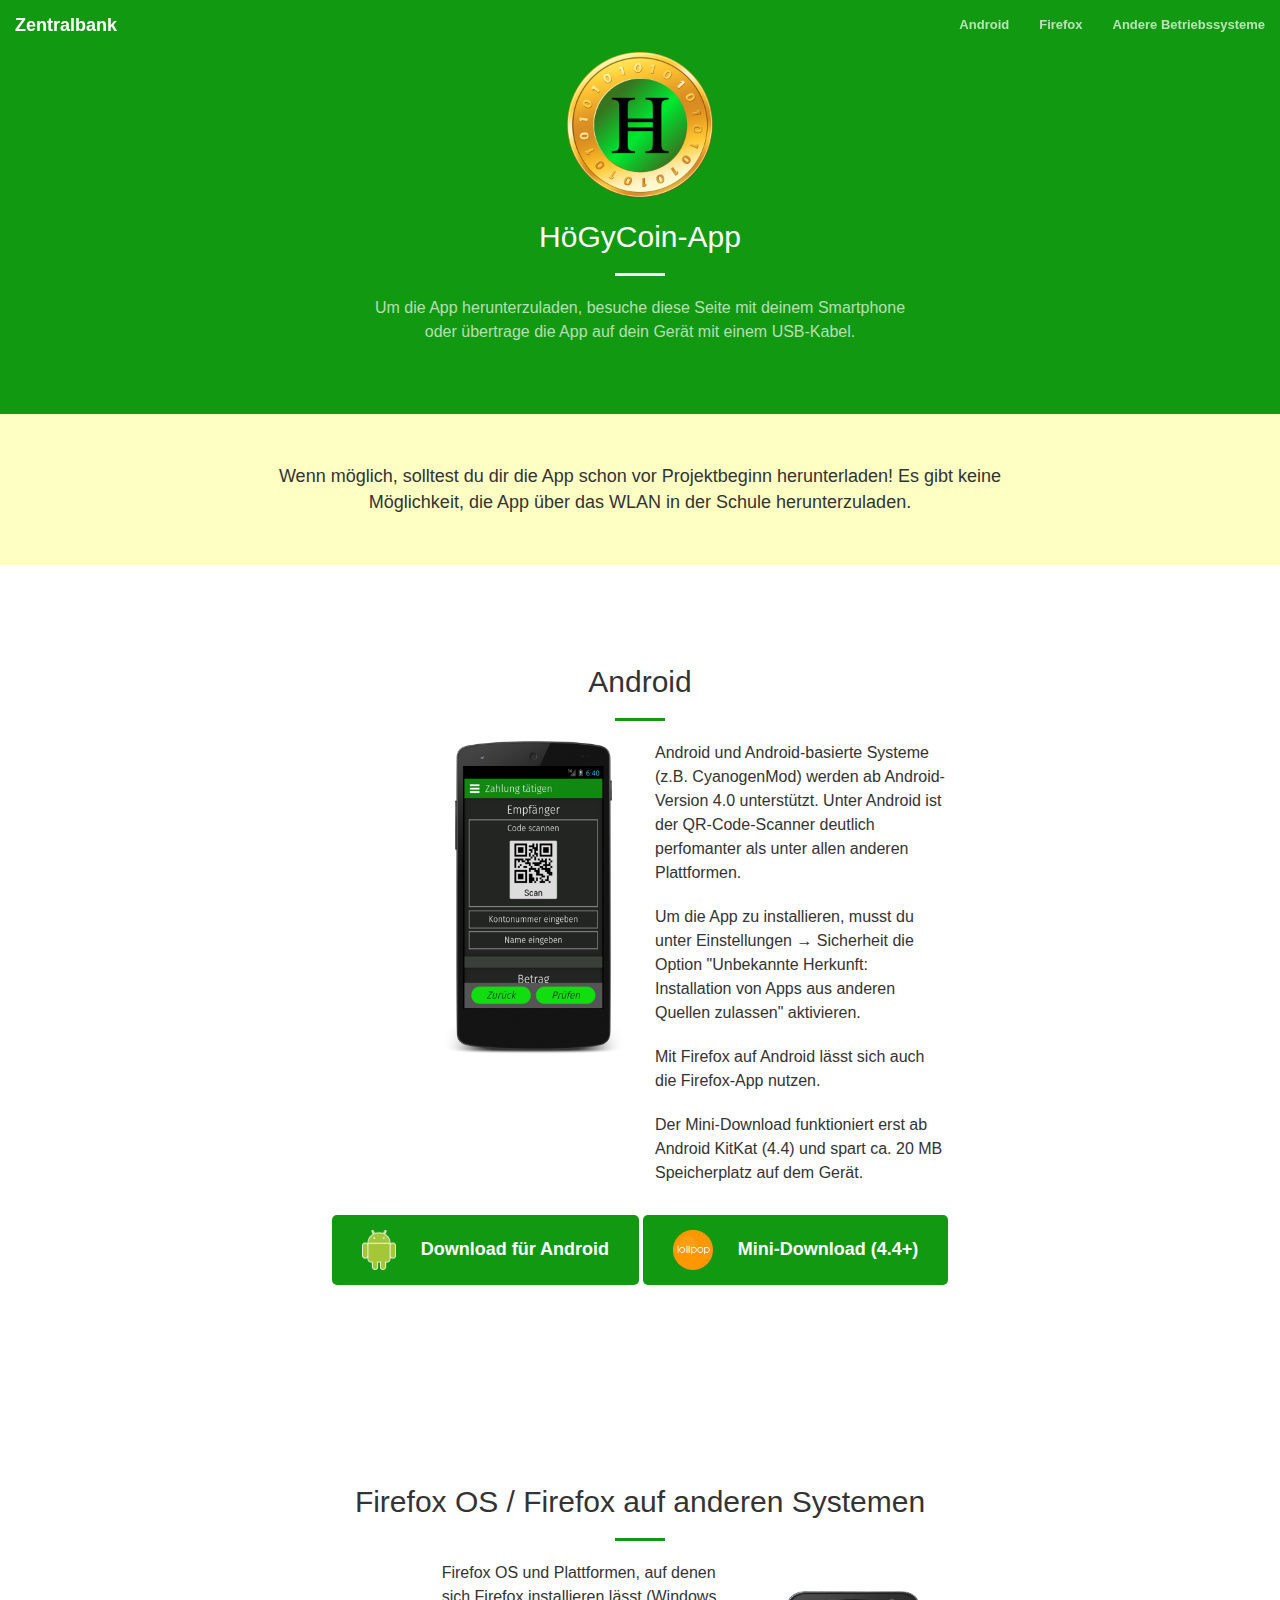
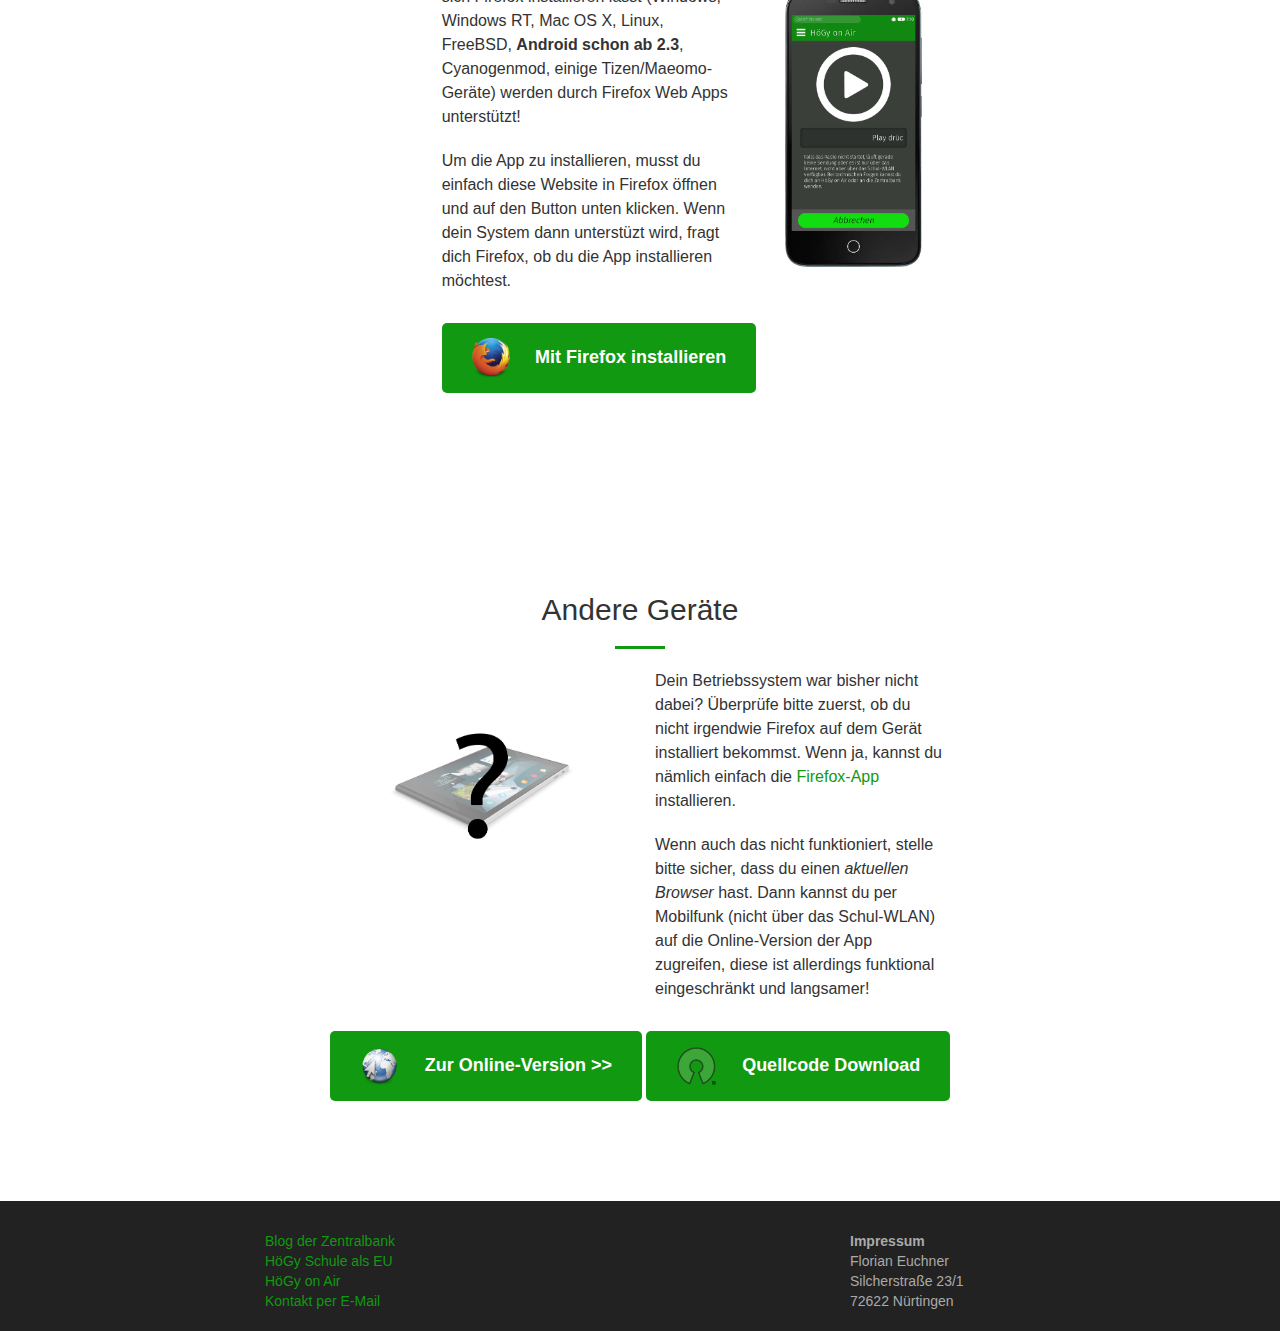
==== app.html @ c9bb4eae "Initial upload including overview page and app page, app download points to TODO page though" ====
<!DOCTYPE html>
<head>
	<meta charset="utf-8">
	<meta name="viewport" content="width=device-width, initial-scale=1">

	<title>HöGyCoin-App</title>

	<!-- Bootstrap -->
	<link rel="stylesheet" href="css/bootstrap.min.css" type="text/css">

	<!-- Fira Sans -->
	<link rel="stylesheet" href="//code.cdn.mozilla.net/fonts/fira.css">

	<!-- Animate CSS -->
	<link rel="stylesheet" href="css/animate.min.css" type="text/css">
	<link rel="stylesheet" href="css/styles.css" type="text/css">

</head>

<body id="page-top">
	<nav id="mainNav" class="navbar navbar-default navbar-fixed-top">
		<div class="container-fluid">
			<div class="navbar-header">
				<button type="button" class="navbar-toggle collapsed" data-toggle="collapse" data-target="#bs-example-navbar-collapse-1">
					<span class="sr-only">Navigation</span>
					<span class="icon-bar"></span>
					<span class="icon-bar"></span>
					<span class="icon-bar"></span>
				</button>
				<a href="index.html" class="navbar-brand">Zentralbank</a>
			</div>

			<!-- Collect the nav links, forms, and other content for toggling -->
			<div class="collapse navbar-collapse" id="bs-example-navbar-collapse-1">
				<ul class="nav navbar-nav navbar-right">
					<li>
						<a class="page-scroll" href="#android">Android</a>
					</li>
					<li>
						<a class="page-scroll" href="#firefox">Firefox</a>
					</li>
					<li>
						<a class="page-scroll" href="#other">Andere Betriebssysteme</a>
					</li>
				</ul>
			</div>
			<!-- /.navbar-collapse -->
		</div>
		<!-- /.container-fluid -->
	</nav>

	<section class="bg-primary smallheader" id="header">
		<div class="container">
			<div class="row">
				<div class="col-sm-10 col-sm-offset-1 col-lg-6 col-lg-offset-3 text-center">
					<img src="img/hgc.png" class="img-responsive center-block saeu-logo">
					<h2 class="section-heading">HöGyCoin-App</h2>
					<hr class="light">
					<p class="text-faded">Um die App herunterzuladen, besuche diese Seite mit deinem Smartphone oder übertrage die App auf dein Gerät mit einem USB-Kabel.</p>
				</div>
			</div>
		</div>
	</section>

	<section id="warning" class="bg-warning smallheader">
		<div class="container">
			<div class="row">
				<div class="col-sm-10 col-sm-offset-1 col-lg-8 col-lg-offset-2 text-center warningtext">
					Wenn möglich, solltest du dir die App schon vor Projektbeginn herunterladen! Es gibt keine Möglichkeit, die App über das WLAN in der Schule herunterzuladen.
				</div>
			</div>
		</div>
	</section>

	<section id="android">
		<h2 class="section-heading text-center">Android</h2>
		<hr class="primary">
		<div class="container-fluid">
			<div class="row">
				<div class="col-xs-offset-3 col-xs-6  col-sm-3 col-sm-offset-2 col-lg-2 col-lg-offset-4">
					<img src="img/app_pay.png" class="img-responsive">
				</div>
				<div class="col-xs-10 col-xs-offset-1 col-sm-offset-0 col-sm-5 col-lg-3">
					<p>
						Android und Android-basierte Systeme (z.B. CyanogenMod) werden ab Android-Version 4.0 unterstützt. Unter Android ist der QR-Code-Scanner deutlich perfomanter als unter allen anderen Plattformen.
					</p>
					<p>
						Um die App zu installieren, musst du unter Einstellungen &rarr; Sicherheit die Option "Unbekannte Herkunft: Installation von Apps aus anderen Quellen zulassen" aktivieren.
					</p>
					<p>
						Mit Firefox auf Android lässt sich auch die Firefox-App nutzen.
					</p>
					<p>
						Der Mini-Download funktioniert erst ab Android KitKat (4.4) und spart ca. 20 MB Speicherplatz auf dem Gerät.
					</p>
				</div>
			</div>
			<div class="row text-center">
				<a class="btn btn-default btn-logo btn-download" href="todo.html">
					<img src="img/android_logo.png">
					Download für Android
				</a>
				<a class="btn btn-default btn-logo btn-download" href="todo.html">
					<img src="img/lollipop_logo.png">
					Mini-Download (4.4+)
				</a>
			</div>
		</div>
	</section>

	<section id="firefox">
		<h2 class="section-heading text-center">Firefox OS / Firefox auf anderen Systemen</h2>
		<hr class="primary">
		<div class="container-fluid">
			<div class="row">
				<div class="col-sm-offset-2 col-lg-offset-4 col-sm-5 col-lg-3">
					<p>
						Firefox OS und Plattformen, auf denen sich Firefox installieren lässt (Windows, Windows RT, Mac OS X, Linux, FreeBSD, <b>Android schon ab 2.3</b>, Cyanogenmod, einige Tizen/Maeomo-Geräte) werden durch Firefox Web Apps unterstützt!
					</p>
					<p>
						Um die App zu installieren, musst du einfach diese Website in Firefox öffnen und auf den Button unten klicken. Wenn dein System dann unterstüzt wird, fragt dich Firefox, ob du die App installieren möchtest.
					</p>
					<div class="text-center">
						<a href="todo.html" class="btn btn-default btn-logo btn-download"> <!--id="fxos_install"-->
							<img src="img/firefox_logo.png">
							Mit Firefox installieren
						</a>
					</div>
				</div>
				<div class="col-xs-offset-3 col-xs-6 col-sm-offset-0 col-sm-3 col-lg-2">
					<img src="img/app_radio.png" class="img-responsive app-radio">
				</div>
			</div>
		</div>
	</section>

	<section id="other">
		<h2 class="section-heading text-center">Andere Geräte</h2>
		<hr class="primary">
		<div class="container-fluid">
			<div class="row">
				<div class="col-sm-offset-1 col-lg-offset-3 col-sm-4 col-lg-3">
					<img src="img/other.png" class="img-responsive app-radio">
				</div>
				<div class="col-sm-5 col-lg-3">
					<p>
						Dein Betriebssystem war bisher nicht dabei? Überprüfe bitte zuerst, ob du nicht irgendwie Firefox auf dem Gerät installiert bekommst. Wenn ja, kannst du nämlich einfach die <a href="#firefox" class="page-scroll">Firefox-App</a> installieren.
					</p>
					<p>
						Wenn auch das nicht funktioniert, stelle bitte sicher, dass du einen <i>aktuellen Browser</i> hast. Dann kannst du per Mobilfunk (nicht über das Schul-WLAN) auf die Online-Version der App zugreifen, diese ist allerdings funktional eingeschränkt und langsamer!
					</p>
				</div>
			</div>
			<div class="row text-center">
				<a class="btn btn-default btn-logo btn-download" href="todo.html">
					<img src="img/web.png">
					Zur Online-Version >>
				</a>
				<a class="btn btn-default btn-logo btn-download" href="todo.html">
					<img src="img/os_symbol.png">
					Quellcode Download
				</a>
			</div>
		</div>
	</section>

	<footer class="footer bg-dark">
		<div class="container">
			<p class="text-muted">
				<div class="row">
					<div class="col-sm-3 col-sm-offset-2 col-lg-2 col-lg-offset-2 ftitem">
						<a href="http://centralbank.eu/blog">Blog der Zentralbank</a><br/>
						<a href="http://hoegy-eu.de">HöGy Schule als EU</a><br/>
						<a href="http://hoegyonair.eu">HöGy on Air</a><br/>
						<a href="mailto:centralbank@mesecons.net">Kontakt per E-Mail</a><br/>
					</div>
					<div class="col-sm-3 col-sm-offset-2 col-lg-2 col-lg-offset-4 impressum ftitem">
						<b>Impressum</b><br/>
						Florian Euchner<br/>
						Silcherstraße 23/1<br/>
						72622 Nürtingen
					</div>
				</div>
			</p>
		</div>
	</footer>

	<!-- JavaScript -->
	<script src="js/jquery.js"></script>
	<script src="js/bootstrap.min.js"></script>
	<script src="js/jquery.easing.min.js"></script>
	<script src="js/jquery.fittext.js"></script>
	<script src="js/creative.js"></script>
	<script src="js/fxos_install.js"></script>

</body>

</html>
---- css/styles.css ----
/*!
 * Start Bootstrap - Creative Bootstrap Theme (http://startbootstrap.com)
 * Code licensed under the Apache License v2.0.
 * For details, see http://www.apache.org/licenses/LICENSE-2.0.
 */

html,
body {
	width:100%;
	height:100%;
}

body {
	font-family:'Fira Sans','Helvetica Neue',Arial,sans-serif;
}

hr {
	max-width:50px;
	border-color:#191;
	border-width:3px;
}

hr.light {
	border-color:#fff;
}

a {
	color:#191;
	-webkit-transition:all .35s;
	-moz-transition:all .35s;
	transition:all .35s;
}

a:hover,
a:focus {
	color:#191;
}

h1,
h2,
h3,
h4,
h5,
h6 {
	font-family:'Fira Sans','Helvetica Neue',Arial,sans-serif;
}

p {
	margin-bottom:20px;
	font-size:16px;
	line-height:1.5;
}

.bg-primary {
	background-color:#191;
}

.smallheader {
	padding:50px;
}

.bg-dark {
	color:#fff;
	background-color:#222;
}

.bg-warning {
	background-color:#fdffc3;
}

.warningtext {
	font-size:18px;
}

.text-faded {
	color:rgba(255,255,255,.7);
}

section {
	padding:100px 0;
}

aside {
	padding:50px 0;
}

.footer a {
	text-decoration:none;
}

.footer a:hover {
	color:#8d8;
}

.footer .impressum {
	color:#aaa;
}

.footer .ftitem {
	margin-top:10px;
}

.no-padding {
	padding:0;
}

.saeu-logo {
	min-width:150px;
	width:10vw;
	margin-bottom:20px;
}

.navbar-default {
	font-family:'Fira Sans','Helvetica Neue',Arial,sans-serif;
	-webkit-transition:all .35s;
	-moz-transition:all .35s;
	transition:all .35s;
	background:#191;
	border:0 !important;
}

.navbar-default .navbar-header .navbar-brand {
	font-family:'Fira Sans','Helvetica Neue',Arial,sans-serif;
	font-weight:700;
	color:#fff;
}

.navbar-default .navbar-header .navbar-brand:hover,
.navbar-default .navbar-header .navbar-brand:focus {
	color:#fff;
}

.navbar-default .nav > li>a,
.navbar-default .nav>li>a:focus {
	font-size:13px;
	font-weight:700;
	color:rgba(255,255,255,.7);
}

.navbar-default .nav > li>a:hover,
.navbar-default .nav>li>a:focus:hover {
	color:#fff;
}

.navbar-default .nav > li.active>a,
.navbar-default .nav>li.active>a:focus {
	color:#fff !important;
	background-color:transparent;
}

.navbar-default .nav > li.active>a:hover,
.navbar-default .nav>li.active>a:focus:hover {
	background-color:transparent;
}

.navbar-toggle:hover, .navbar-toggle:focus {
	background-color:rgba(255, 255, 255, 0.3) !important;
}

.navbar-toggle .icon-bar {
	background-color:#fff !important;
}

@media(min-width:768px) {
	.navbar-default {
		background-color:transparent;
	}

	.navbar-default .navbar-header .navbar-brand {
		color:rgba(255,255,255,.7);
	}

	.navbar-default .navbar-header .navbar-brand:hover,
	.navbar-default .navbar-header .navbar-brand:focus {
		color:#fff;
	}

	.navbar-default .nav > li>a,
	.navbar-default .nav>li>a:focus {
		color:rgba(255,255,255,.7);
	}

	.navbar-default .nav > li>a:hover,
	.navbar-default .nav>li>a:focus:hover {
		color:#fff;
	}

	.navbar-default.affix {
		background-color:rgba(16, 143, 16, 0.9);
	}

	.navbar-default.affix .navbar-header .navbar-brand {
		font-size:14px;
		color:#fff;
	}

	.navbar-default.affix .navbar-header .navbar-brand:hover,
	.navbar-default.affix .navbar-header .navbar-brand:focus {
		color:#fff;
	}

	.navbar-default.affix .nav > li>a,
	.navbar-default.affix .nav>li>a:focus {
		color:rgba(255,255,255,.7);
	}

	.navbar-default.affix .nav > li>a:hover,
	.navbar-default.affix .nav>li>a:focus:hover {
		color:#fff;
	}
}

@media(min-width:768px) {
	header {
		min-height:100%;
	}

	header .header-content {
		position:absolute;
		top:50%;
		padding:0 50px;
		-webkit-transform:translateY(-50%);
		-ms-transform:translateY(-50%);
		transform:translateY(-50%);
	}

	header .header-content .header-content-inner {
		margin-right:auto;
		margin-left:auto;
		max-width:1000px;
	}

	header .header-content .header-content-inner p {
		margin-right:auto;
		margin-left:auto;
		max-width:80%;
		font-size:18px;
	}
}

.btn-dlapp {
	float:right;
	margin-top:10px;
	margin-bottom:20px;
}

.app-radio {
	width:75%;
	margin:auto;
	margin-top:30px;
}

.section-heading {
	margin-top:0;
}

.service-box {
	margin:50px auto 0;
	max-width:400px;
}

@media(min-width:992px) {
	.service-box {
		margin:20px auto 0;
	}
}

.service-box p {
	margin-bottom:0;
}

.hgc-descbox h2 {
	margin:0 auto 20px;
}

.text-primary {
	color:#191;
}

.text-description {
	font-size:16px;
}

.no-gutter > [class*=col-] {
	padding-right:0;
	padding-left:0;
}

.btn-default {
	color:#eee;
	background-color:#191;
	-webkit-transition:all .35s;
	-moz-transition:all .35s;
	transition:all .35s;
}

.btn-default:hover,
.btn-default:focus,
.btn-default.focus,
.btn-default:active,
.btn-default.active,
.open > .dropdown-toggle.btn-default {
	color:#fff;
	background-color:#060;
}

.btn-default:active,
.btn-default.active,
.open > .dropdown-toggle.btn-default {
	background-image:none;
}

.btn {
	border:0;
	border-radius:5px;
	font-family:'Fira Sans','Helvetica Neue',Arial,sans-serif;
	font-weight:700;
}

.btn-bgtheme {
	background-color:#161;
	color:#eee;
}

.btn-bgtheme:hover, .btn-bgtheme:focus {
	background-color:#030 !important;
}

.btn-xl {
	padding:15px 30px;
}

.btn-logo {
	padding:15px 30px;
	color:#fff;
	font-size:18px;
}

.btn-logo img {
	height:40px;
	margin-right:20px;
}

.btn-download {
	margin-top:10px;
}

::-moz-selection {
	text-shadow:none;
	color:#fff;
	background:#222;
}

::selection {
	text-shadow:none;
	color:#fff;
	background:#222;
}

img::selection {
	color:#fff;
	background:0 0;
}

img::-moz-selection {
	color:#fff;
	background:0 0;
}

body {
	webkit-tap-highlight-color:#222;
}
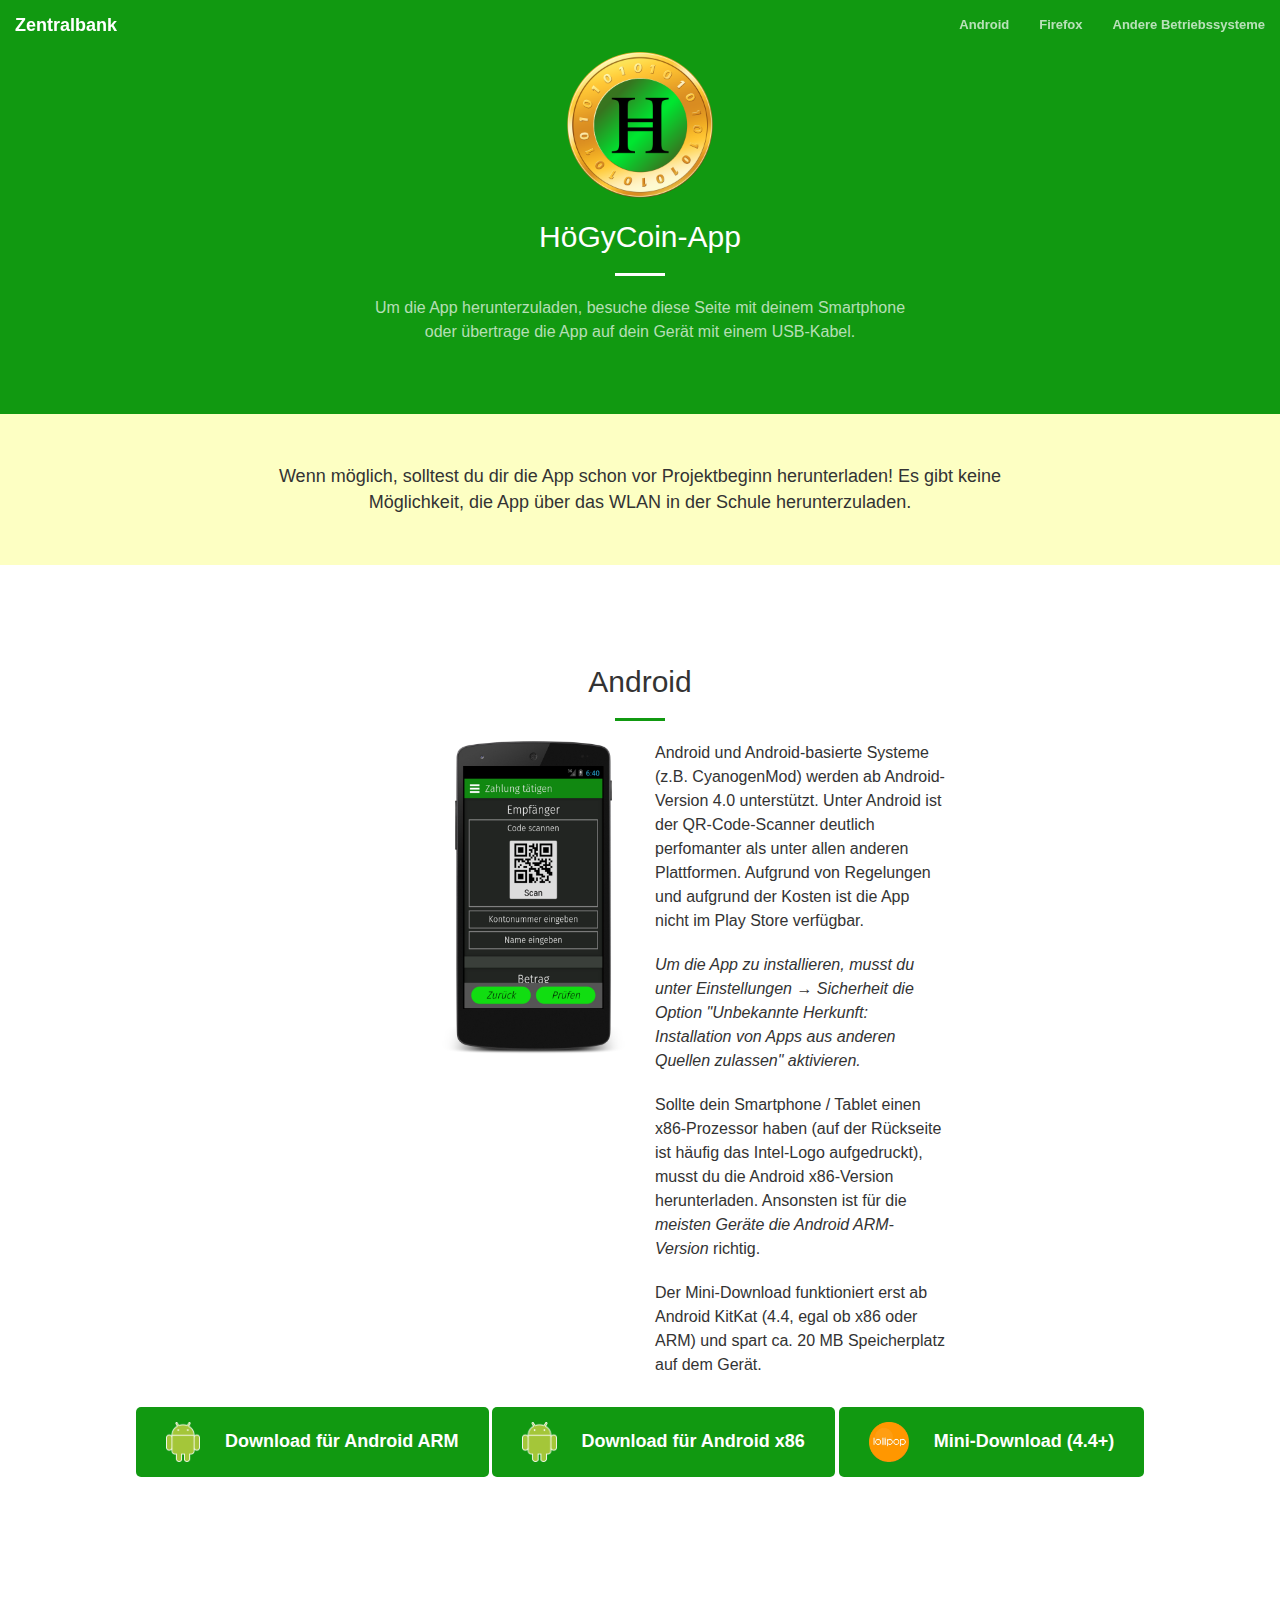
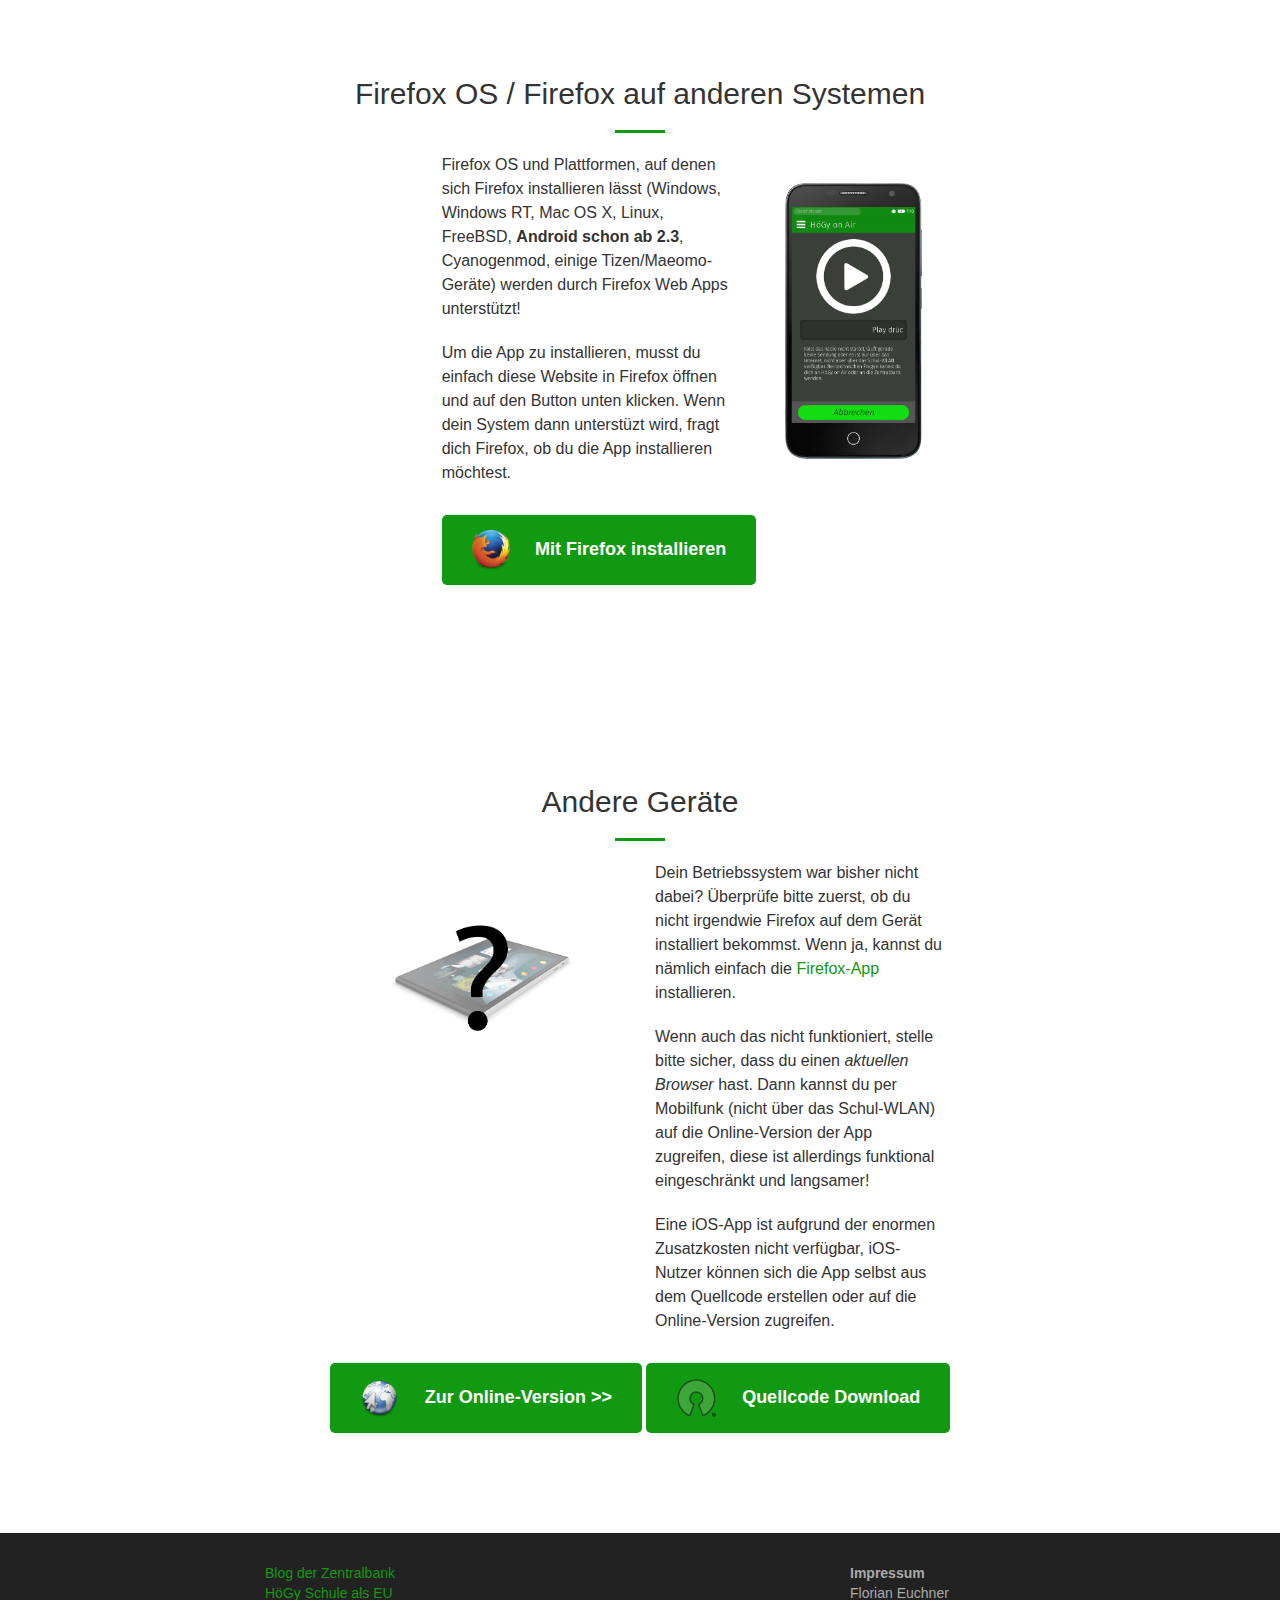
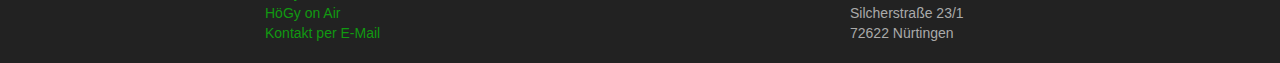
==== commit 66ca06de: "Information on iOS / Play Store, fix typos, other small changes" ====
--- a/app.html
+++ b/app.html
@@ -82,23 +82,27 @@
 				</div>
 				<div class="col-xs-10 col-xs-offset-1 col-sm-offset-0 col-sm-5 col-lg-3">
 					<p>
-						Android und Android-basierte Systeme (z.B. CyanogenMod) werden ab Android-Version 4.0 unterstützt. Unter Android ist der QR-Code-Scanner deutlich perfomanter als unter allen anderen Plattformen.
-					</p>
-					<p>
-						Um die App zu installieren, musst du unter Einstellungen &rarr; Sicherheit die Option "Unbekannte Herkunft: Installation von Apps aus anderen Quellen zulassen" aktivieren.
-					</p>
-					<p>
-						Mit Firefox auf Android lässt sich auch die Firefox-App nutzen.
-					</p>
-					<p>
-						Der Mini-Download funktioniert erst ab Android KitKat (4.4) und spart ca. 20 MB Speicherplatz auf dem Gerät.
+						Android und Android-basierte Systeme (z.B. CyanogenMod) werden ab Android-Version 4.0 unterstützt. Unter Android ist der QR-Code-Scanner deutlich perfomanter als unter allen anderen Plattformen. Aufgrund von Regelungen und aufgrund der Kosten ist die App nicht im Play Store verfügbar.
+					</p>
+					<p>
+						<i>Um die App zu installieren, musst du unter Einstellungen &rarr; Sicherheit die Option "Unbekannte Herkunft: Installation von Apps aus anderen Quellen zulassen" aktivieren.</i>
+					</p>
+					<p>
+						Sollte dein Smartphone / Tablet einen x86-Prozessor haben (auf der Rückseite ist häufig das Intel-Logo aufgedruckt), musst du die Android x86-Version herunterladen. Ansonsten ist für die <i>meisten Geräte die Android ARM-Version</i> richtig.
+					</p>
+					<p>
+						Der Mini-Download funktioniert erst ab Android KitKat (4.4, egal ob x86 oder ARM) und spart ca. 20 MB Speicherplatz auf dem Gerät.
 					</p>
 				</div>
 			</div>
 			<div class="row text-center">
 				<a class="btn btn-default btn-logo btn-download" href="todo.html">
 					<img src="img/android_logo.png">
-					Download für Android
+					Download für Android ARM
+				</a>
+				<a class="btn btn-default btn-logo btn-download" href="todo.html">
+					<img src="img/android_logo.png">
+					Download für Android x86
 				</a>
 				<a class="btn btn-default btn-logo btn-download" href="todo.html">
 					<img src="img/lollipop_logo.png">
@@ -148,6 +152,9 @@
 					</p>
 					<p>
 						Wenn auch das nicht funktioniert, stelle bitte sicher, dass du einen <i>aktuellen Browser</i> hast. Dann kannst du per Mobilfunk (nicht über das Schul-WLAN) auf die Online-Version der App zugreifen, diese ist allerdings funktional eingeschränkt und langsamer!
+					</p>
+					<p>
+						Eine iOS-App ist aufgrund der enormen Zusatzkosten nicht verfügbar, iOS-Nutzer können sich die App selbst aus dem Quellcode erstellen oder auf die Online-Version zugreifen.
 					</p>
 				</div>
 			</div>
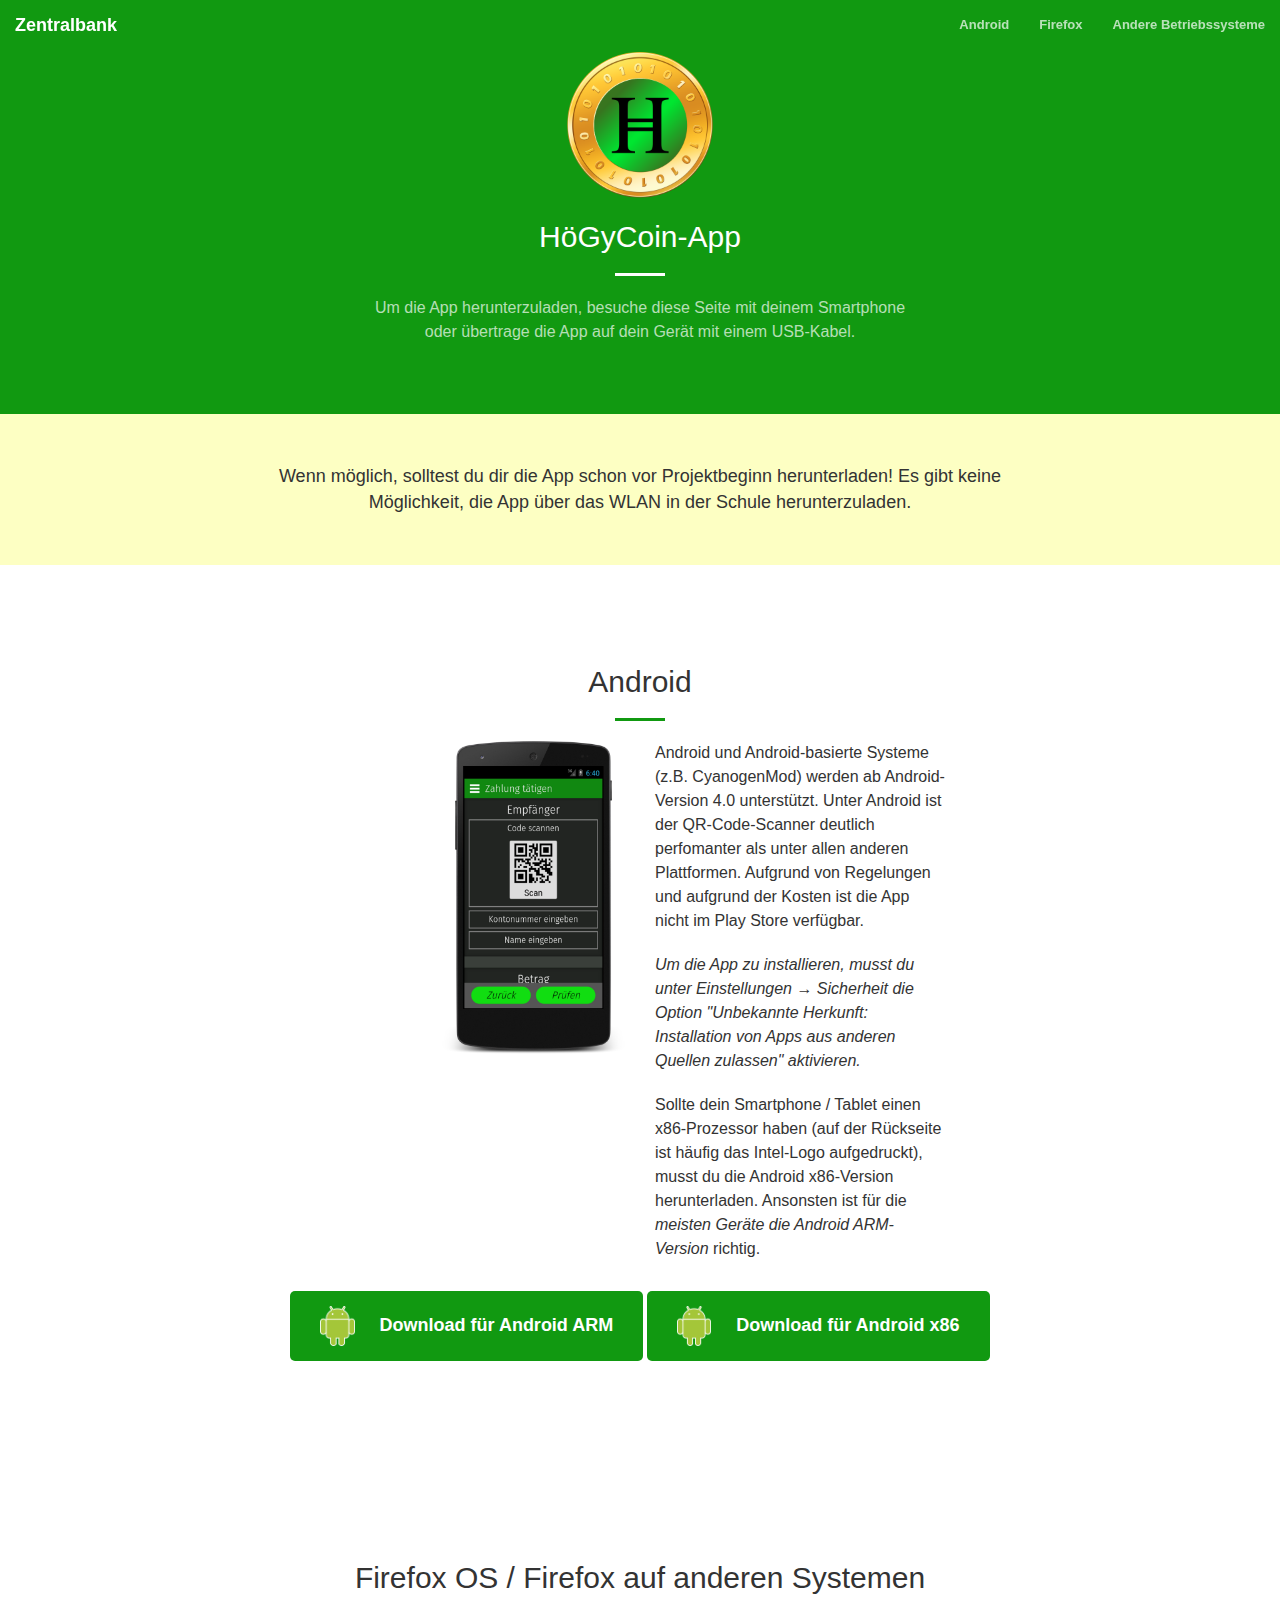
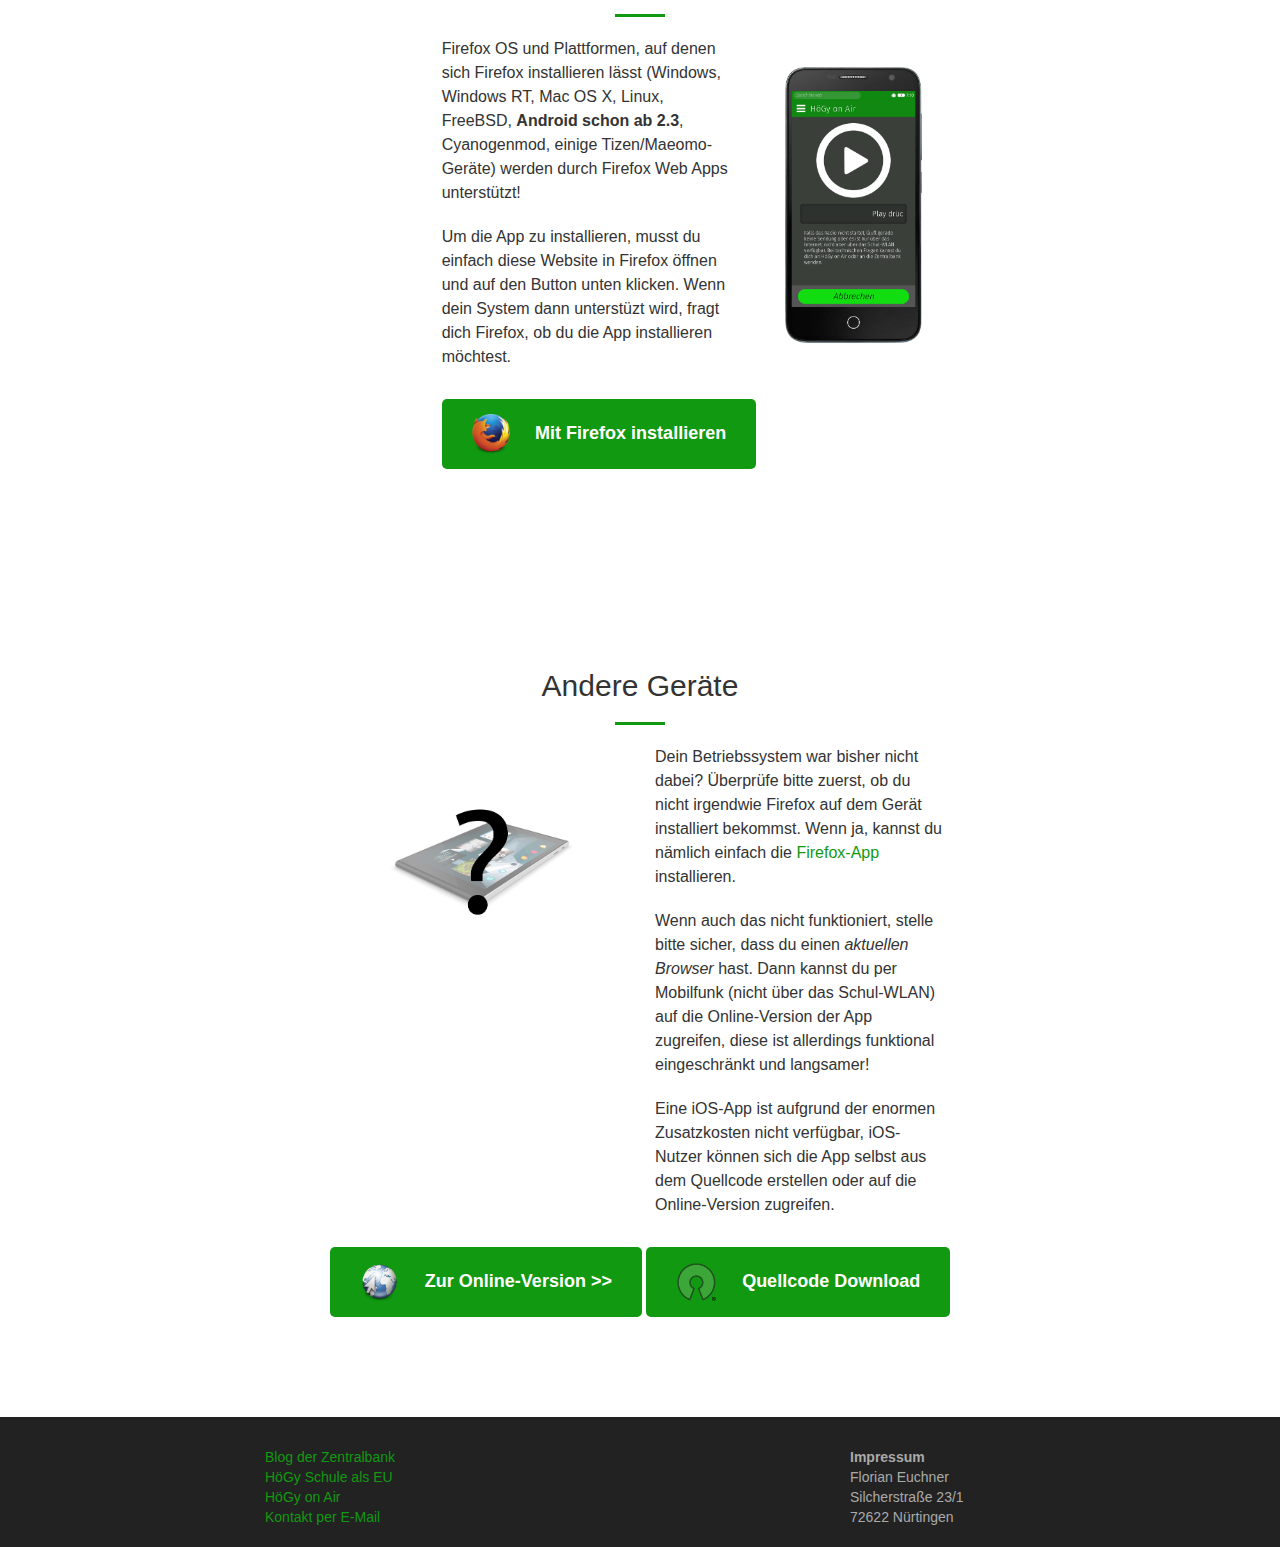
==== commit 21562ae1: "Update URLs for App Release" ====
--- a/app.html
+++ b/app.html
@@ -90,23 +90,16 @@
 					<p>
 						Sollte dein Smartphone / Tablet einen x86-Prozessor haben (auf der Rückseite ist häufig das Intel-Logo aufgedruckt), musst du die Android x86-Version herunterladen. Ansonsten ist für die <i>meisten Geräte die Android ARM-Version</i> richtig.
 					</p>
-					<p>
-						Der Mini-Download funktioniert erst ab Android KitKat (4.4, egal ob x86 oder ARM) und spart ca. 20 MB Speicherplatz auf dem Gerät.
-					</p>
 				</div>
 			</div>
 			<div class="row text-center">
-				<a class="btn btn-default btn-logo btn-download" href="todo.html">
+				<a class="btn btn-default btn-logo btn-download" href="android/arm_v1.apk">
 					<img src="img/android_logo.png">
 					Download für Android ARM
 				</a>
-				<a class="btn btn-default btn-logo btn-download" href="todo.html">
+				<a class="btn btn-default btn-logo btn-download" href="android/x86_v1.apk">
 					<img src="img/android_logo.png">
 					Download für Android x86
-				</a>
-				<a class="btn btn-default btn-logo btn-download" href="todo.html">
-					<img src="img/lollipop_logo.png">
-					Mini-Download (4.4+)
 				</a>
 			</div>
 		</div>
@@ -125,7 +118,7 @@
 						Um die App zu installieren, musst du einfach diese Website in Firefox öffnen und auf den Button unten klicken. Wenn dein System dann unterstüzt wird, fragt dich Firefox, ob du die App installieren möchtest.
 					</p>
 					<div class="text-center">
-						<a href="todo.html" class="btn btn-default btn-logo btn-download"> <!--id="fxos_install"-->
+						<a id="fxos_install" class="btn btn-default btn-logo btn-download">
 							<img src="img/firefox_logo.png">
 							Mit Firefox installieren
 						</a>
@@ -159,11 +152,11 @@
 				</div>
 			</div>
 			<div class="row text-center">
-				<a class="btn btn-default btn-logo btn-download" href="todo.html">
+				<a class="btn btn-default btn-logo btn-download" href="app/index.html">
 					<img src="img/web.png">
 					Zur Online-Version >>
 				</a>
-				<a class="btn btn-default btn-logo btn-download" href="todo.html">
+				<a class="btn btn-default btn-logo btn-download" href="fxos/package.zip">
 					<img src="img/os_symbol.png">
 					Quellcode Download
 				</a>
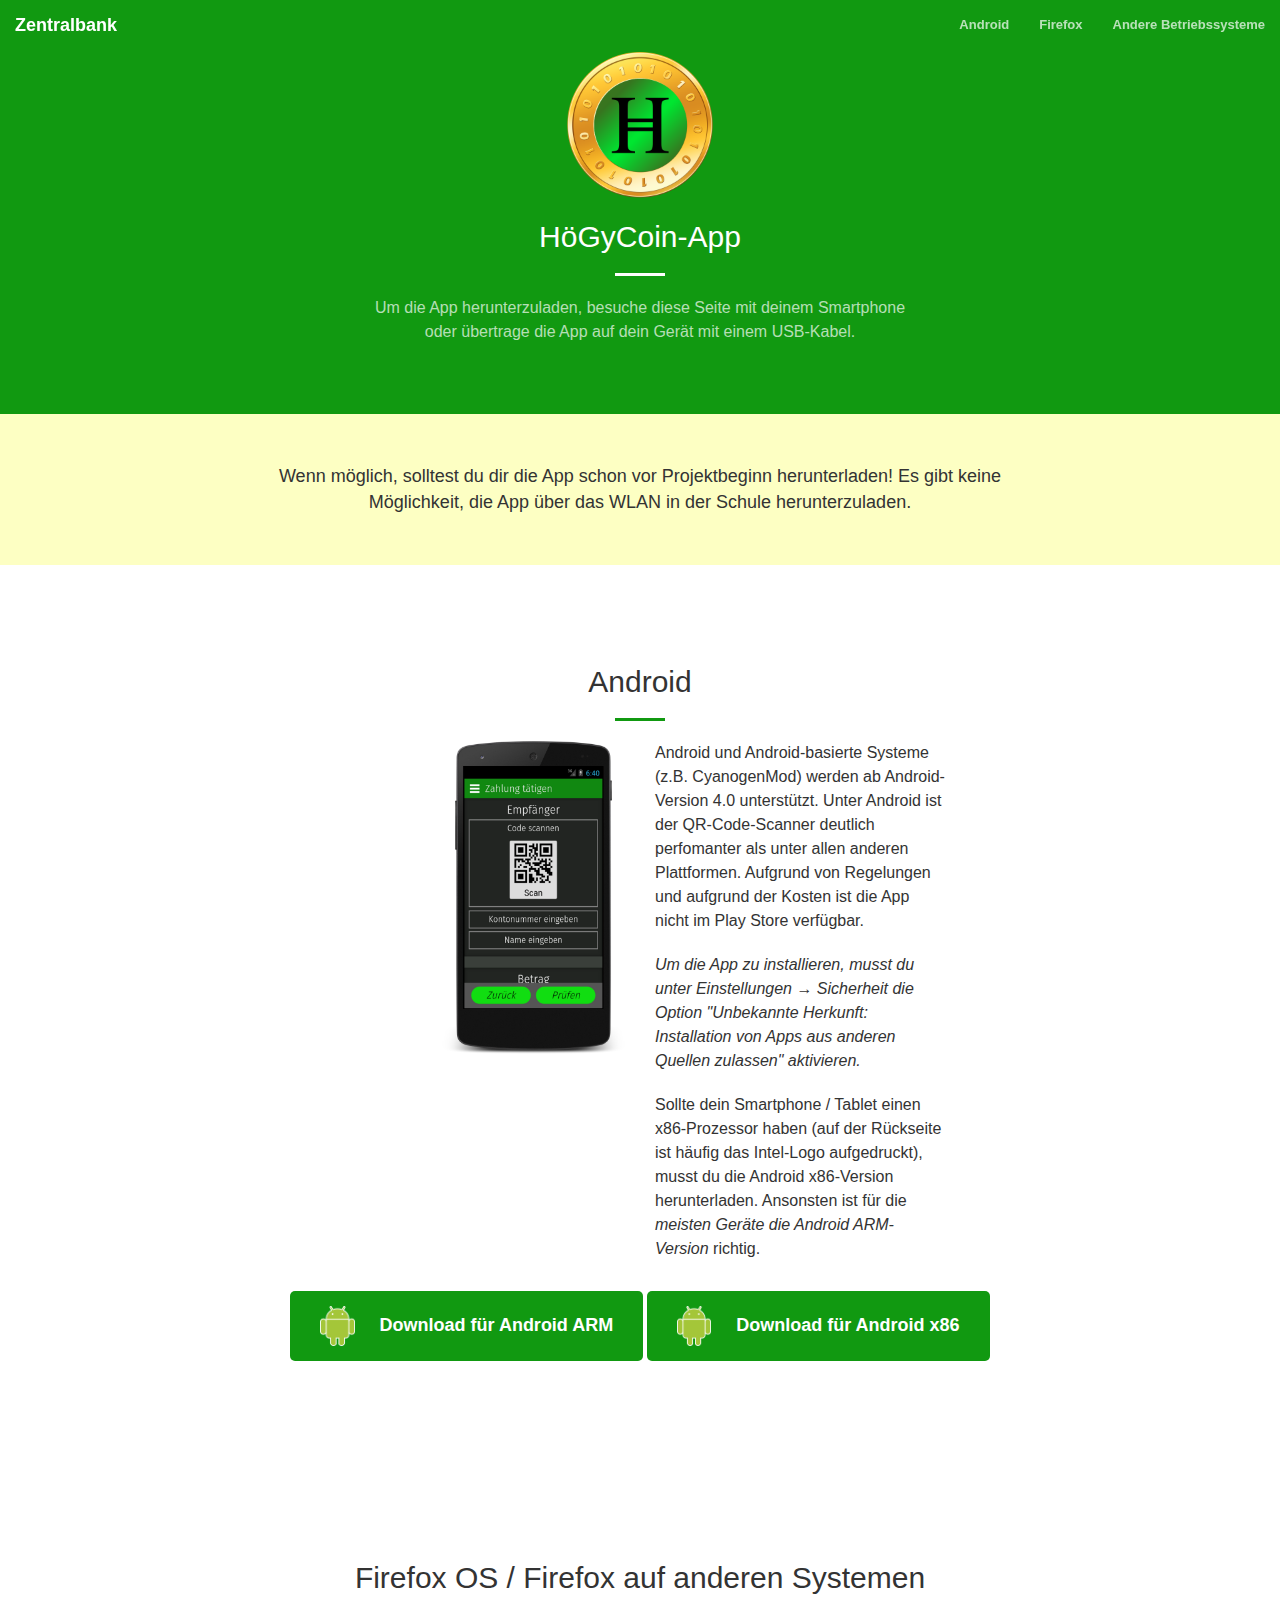
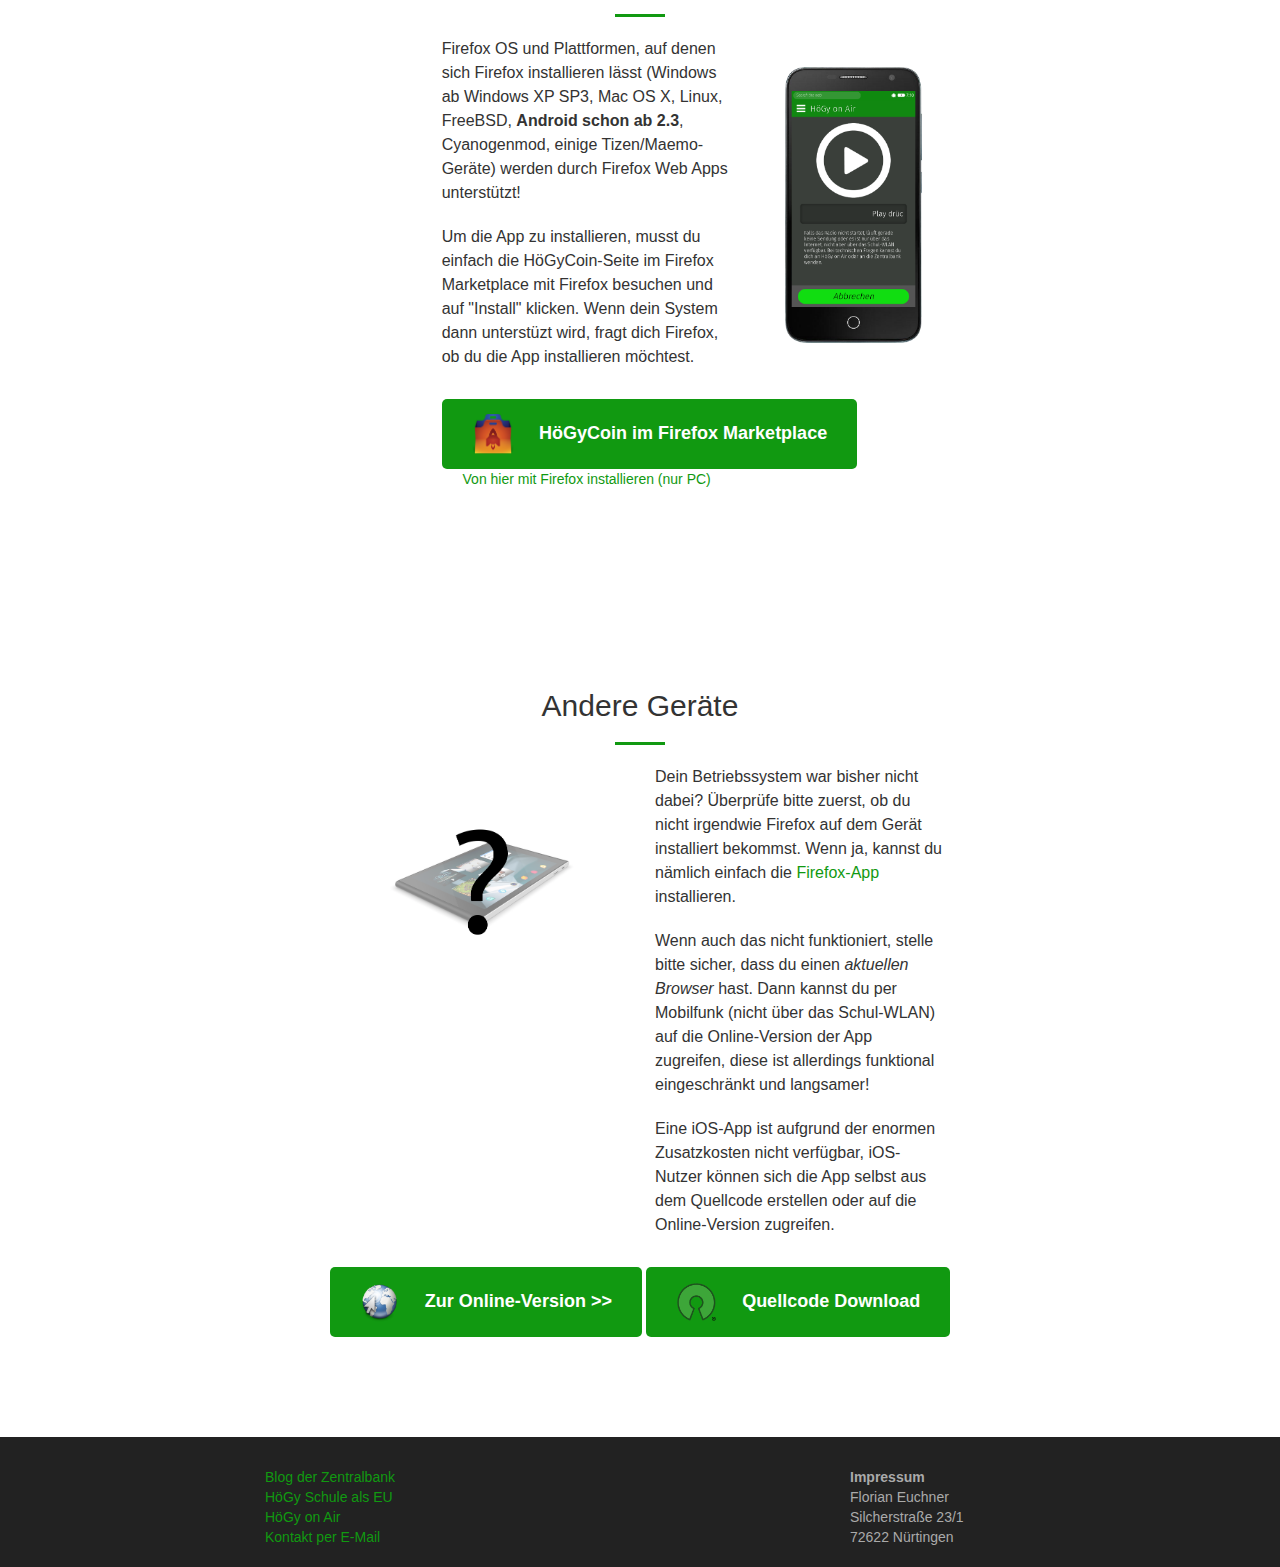
==== commit f2d6f41b: "For app installation with firefox, point to firefox marketplace" ====
--- a/app.html
+++ b/app.html
@@ -112,16 +112,19 @@
 			<div class="row">
 				<div class="col-sm-offset-2 col-lg-offset-4 col-sm-5 col-lg-3">
 					<p>
-						Firefox OS und Plattformen, auf denen sich Firefox installieren lässt (Windows, Windows RT, Mac OS X, Linux, FreeBSD, <b>Android schon ab 2.3</b>, Cyanogenmod, einige Tizen/Maeomo-Geräte) werden durch Firefox Web Apps unterstützt!
-					</p>
-					<p>
-						Um die App zu installieren, musst du einfach diese Website in Firefox öffnen und auf den Button unten klicken. Wenn dein System dann unterstüzt wird, fragt dich Firefox, ob du die App installieren möchtest.
+						Firefox OS und Plattformen, auf denen sich Firefox installieren lässt (Windows ab Windows XP SP3, Mac OS X, Linux, FreeBSD, <b>Android schon ab 2.3</b>, Cyanogenmod, einige Tizen/Maemo-Geräte) werden durch Firefox Web Apps unterstützt!
+					</p>
+					<p>
+						Um die App zu installieren, musst du einfach die HöGyCoin-Seite im Firefox Marketplace mit Firefox besuchen und auf "Install" klicken. Wenn dein System dann unterstüzt wird, fragt dich Firefox, ob du die App installieren möchtest.
 					</p>
 					<div class="text-center">
-						<a id="fxos_install" class="btn btn-default btn-logo btn-download">
-							<img src="img/firefox_logo.png">
-							Mit Firefox installieren
+						<a href="https://marketplace.firefox.com/app/h%C3%B6gycoin" class="btn btn-default btn-logo btn-download">
+							<img src="img/fxmarketplace.png">
+							HöGyCoin im Firefox Marketplace
 						</a>
+					</div>
+					<div class="text-center">
+						<a id="fxos_install">Von hier mit Firefox installieren (nur PC)</a>
 					</div>
 				</div>
 				<div class="col-xs-offset-3 col-xs-6 col-sm-offset-0 col-sm-3 col-lg-2">
--- a/css/styles.css
+++ b/css/styles.css
@@ -370,3 +370,7 @@
 body {
 	webkit-tap-highlight-color:#222;
 }
+
+#fxos_install {
+	cursor:pointer;
+}
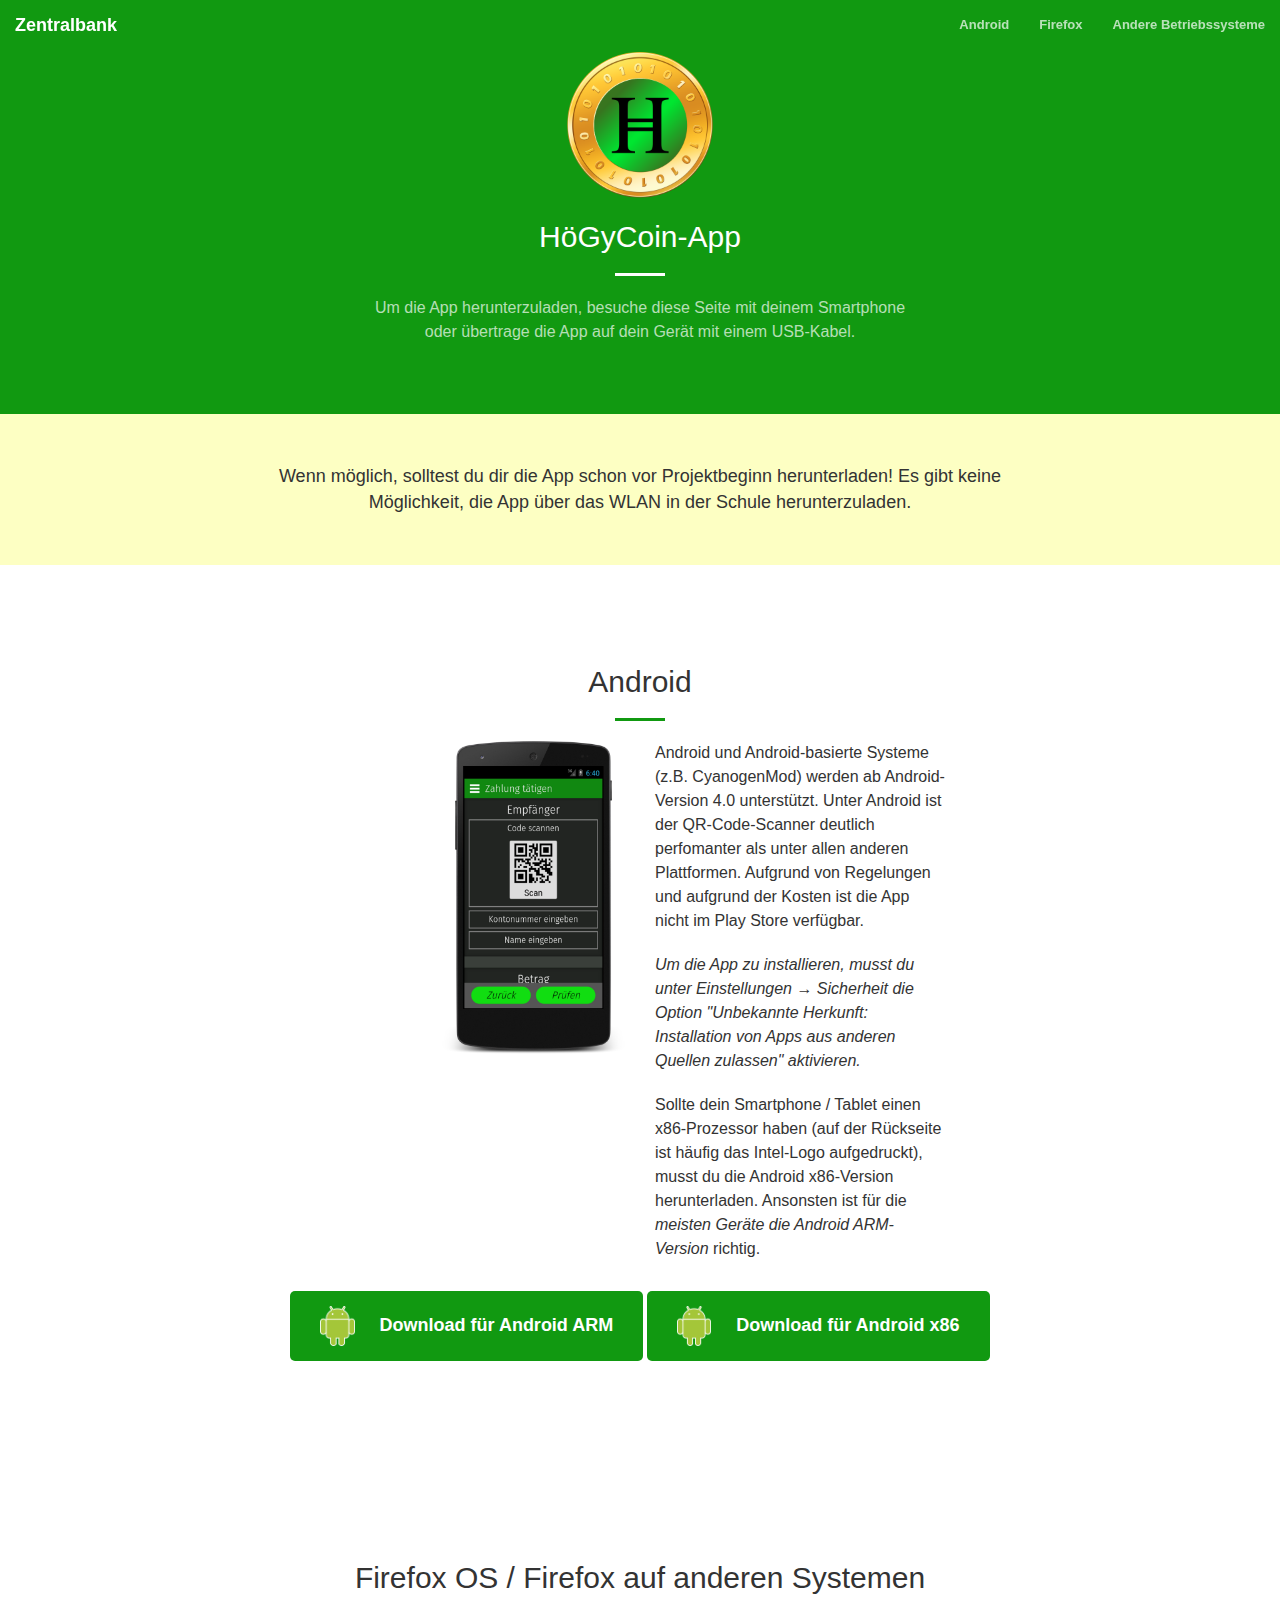
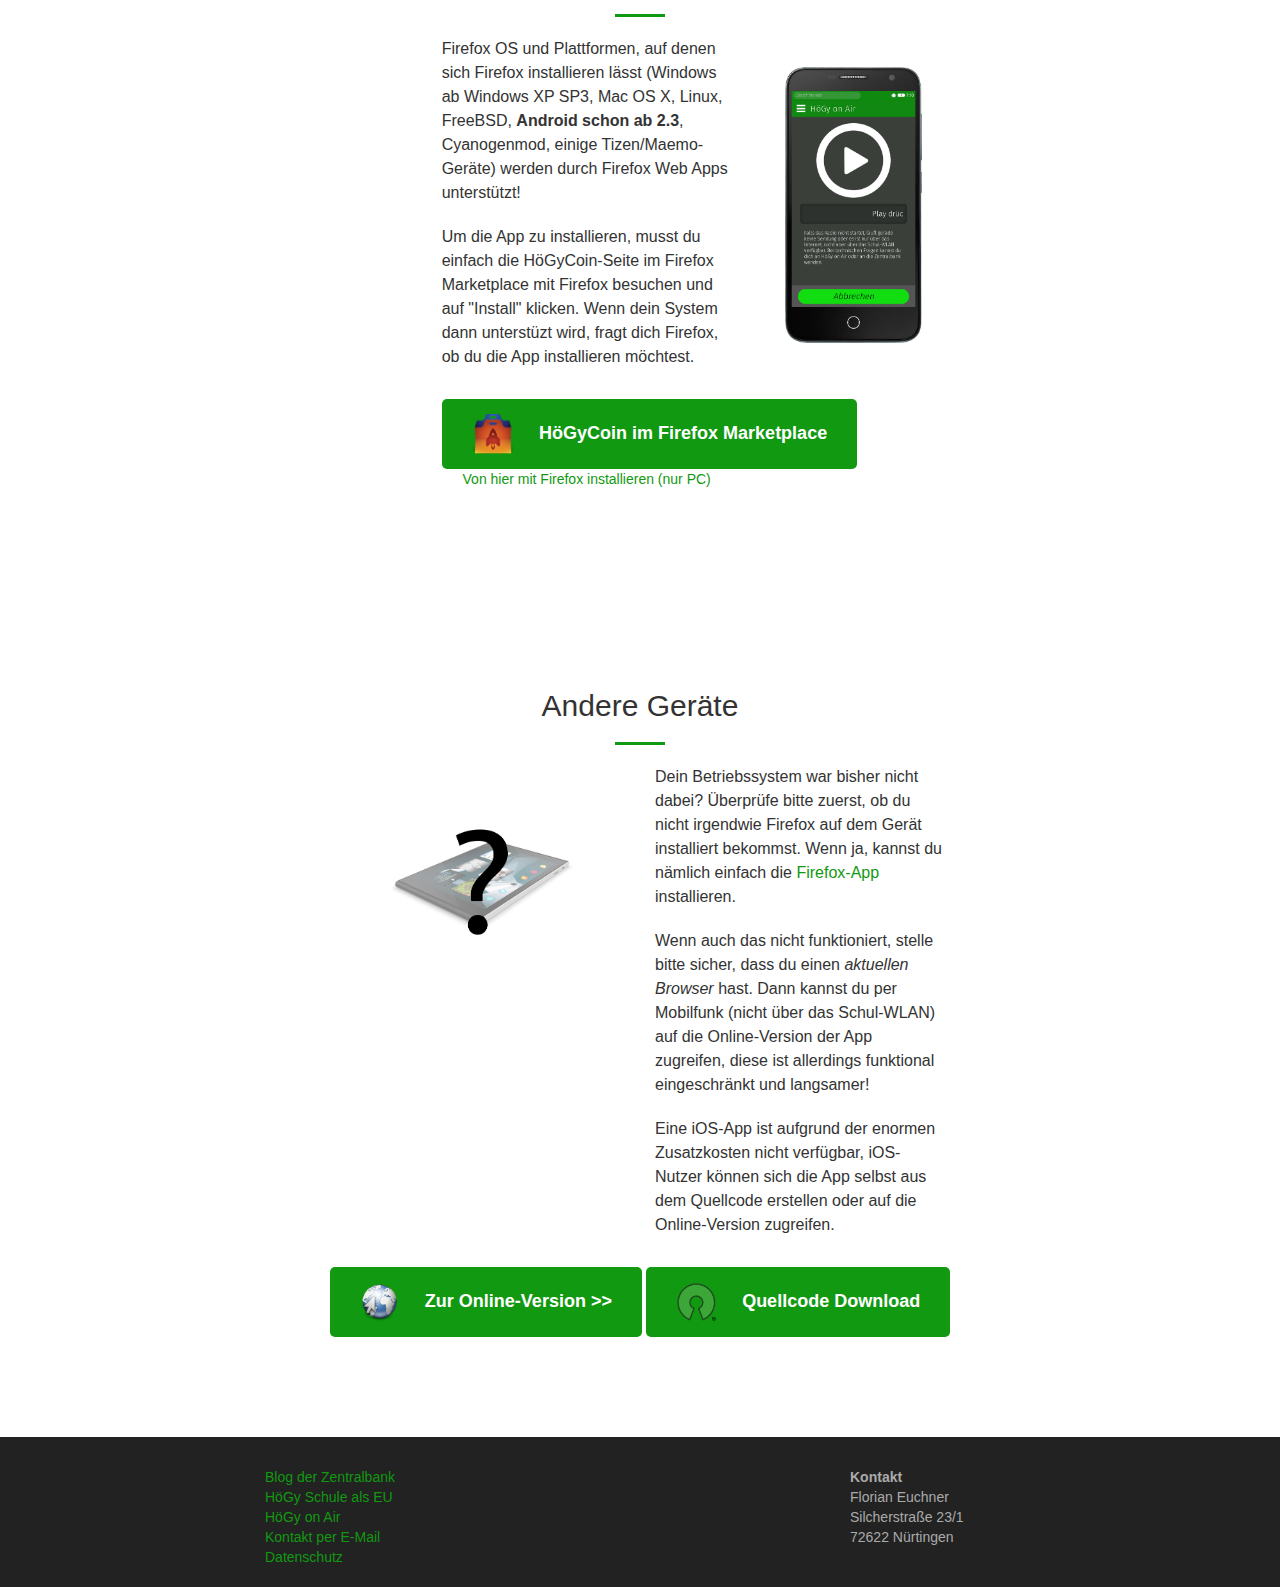
==== commit 55f43202: "Add privacy policy and link to it" ====
--- a/app.html
+++ b/app.html
@@ -93,11 +93,11 @@
 				</div>
 			</div>
 			<div class="row text-center">
-				<a class="btn btn-default btn-logo btn-download" href="android/arm_v1.apk">
+				<a class="btn btn-default btn-logo btn-download" href="android/arm_v2.apk">
 					<img src="img/android_logo.png">
 					Download für Android ARM
 				</a>
-				<a class="btn btn-default btn-logo btn-download" href="android/x86_v1.apk">
+				<a class="btn btn-default btn-logo btn-download" href="android/x86_v2.apk">
 					<img src="img/android_logo.png">
 					Download für Android x86
 				</a>
@@ -176,9 +176,10 @@
 						<a href="http://hoegy-eu.de">HöGy Schule als EU</a><br/>
 						<a href="http://hoegyonair.eu">HöGy on Air</a><br/>
 						<a href="mailto:centralbank@mesecons.net">Kontakt per E-Mail</a><br/>
+						<a href="policy.html">Datenschutz</a><br/>
 					</div>
 					<div class="col-sm-3 col-sm-offset-2 col-lg-2 col-lg-offset-4 impressum ftitem">
-						<b>Impressum</b><br/>
+						<b>Kontakt</b><br/>
 						Florian Euchner<br/>
 						Silcherstraße 23/1<br/>
 						72622 Nürtingen
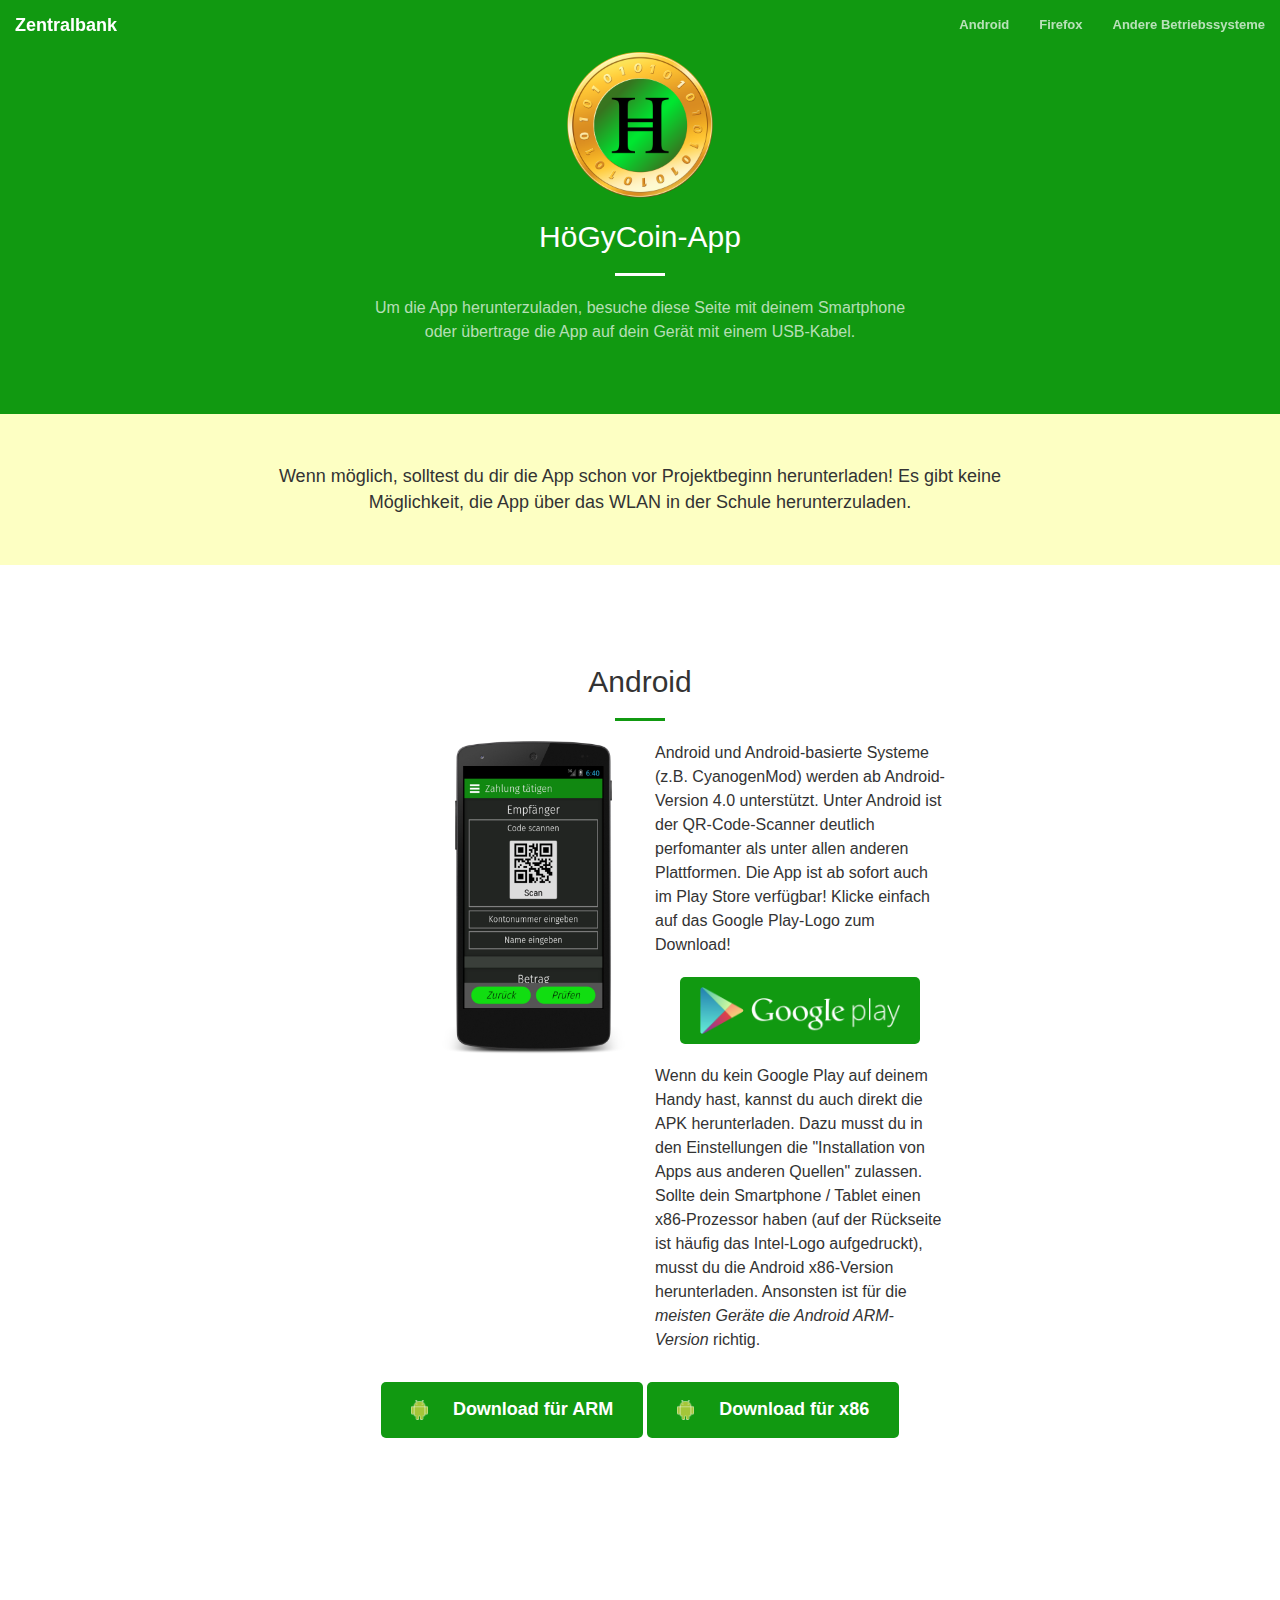
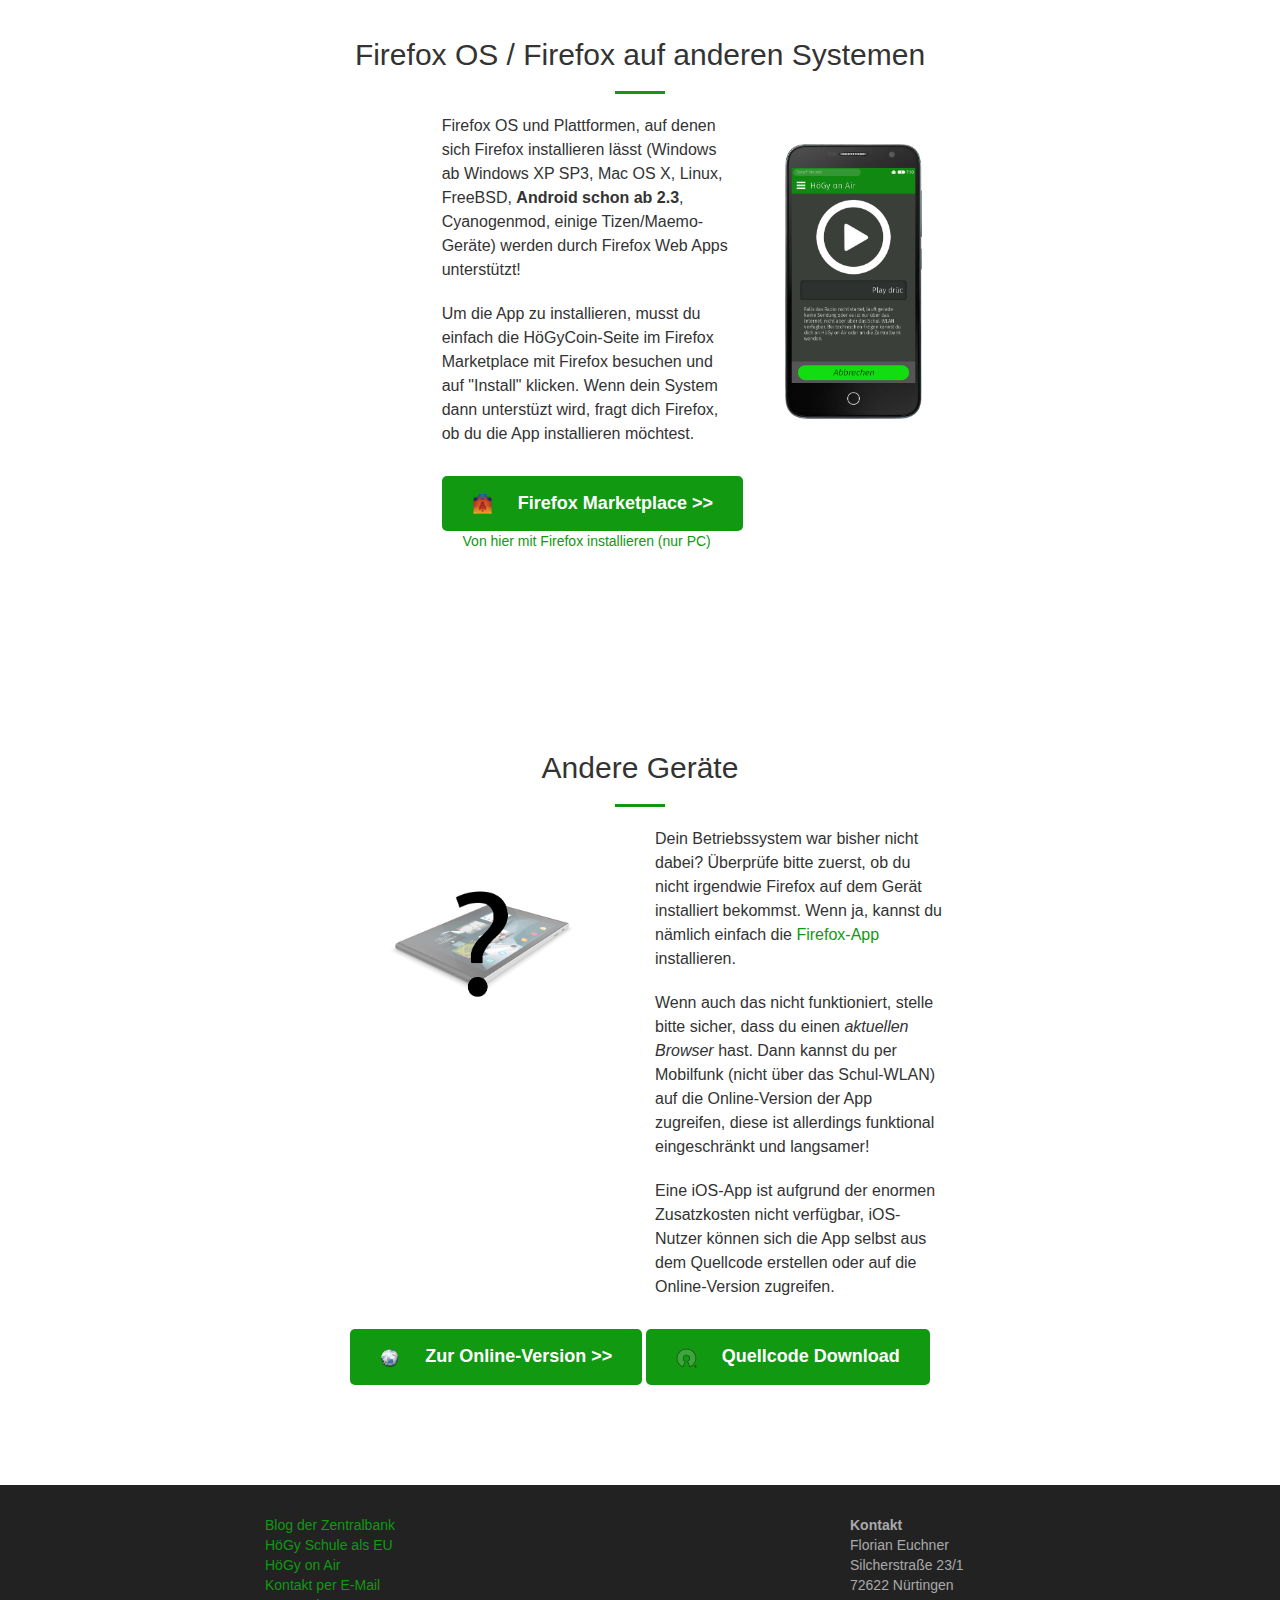
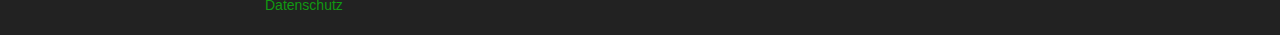
==== commit ae66d78f: "Add link to HöGyCoin on Google Play" ====
--- a/app.html
+++ b/app.html
@@ -82,24 +82,26 @@
 				</div>
 				<div class="col-xs-10 col-xs-offset-1 col-sm-offset-0 col-sm-5 col-lg-3">
 					<p>
-						Android und Android-basierte Systeme (z.B. CyanogenMod) werden ab Android-Version 4.0 unterstützt. Unter Android ist der QR-Code-Scanner deutlich perfomanter als unter allen anderen Plattformen. Aufgrund von Regelungen und aufgrund der Kosten ist die App nicht im Play Store verfügbar.
-					</p>
-					<p>
-						<i>Um die App zu installieren, musst du unter Einstellungen &rarr; Sicherheit die Option "Unbekannte Herkunft: Installation von Apps aus anderen Quellen zulassen" aktivieren.</i>
-					</p>
-					<p>
-						Sollte dein Smartphone / Tablet einen x86-Prozessor haben (auf der Rückseite ist häufig das Intel-Logo aufgedruckt), musst du die Android x86-Version herunterladen. Ansonsten ist für die <i>meisten Geräte die Android ARM-Version</i> richtig.
+						Android und Android-basierte Systeme (z.B. CyanogenMod) werden ab Android-Version 4.0 unterstützt. Unter Android ist der QR-Code-Scanner deutlich perfomanter als unter allen anderen Plattformen. Die App ist ab sofort auch im Play Store verfügbar! Klicke einfach auf das Google Play-Logo zum Download!
+					</p>
+					<p class="text-center">
+						<a class="btn btn-default btn-play" href="https://play.google.com/store/apps/details?id=org.schulealsstaat.hoegycoin">
+							<img alt="Von Google Play herunterladen" src="img/googleplay.png" />
+						</a>
+					</p>
+					<p>
+						Wenn du kein Google Play auf deinem Handy hast, kannst du auch direkt die APK herunterladen. Dazu musst du in den Einstellungen die "Installation von Apps aus anderen Quellen" zulassen. Sollte dein Smartphone / Tablet einen x86-Prozessor haben (auf der Rückseite ist häufig das Intel-Logo aufgedruckt), musst du die Android x86-Version herunterladen. Ansonsten ist für die <i>meisten Geräte die Android ARM-Version</i> richtig.
 					</p>
 				</div>
 			</div>
 			<div class="row text-center">
-				<a class="btn btn-default btn-logo btn-download" href="android/arm_v2.apk">
+				<a class="btn btn-default btn-logo btn-download" href="android/arm_v3.apk">
 					<img src="img/android_logo.png">
-					Download für Android ARM
-				</a>
-				<a class="btn btn-default btn-logo btn-download" href="android/x86_v2.apk">
+					Download für ARM
+				</a>
+				<a class="btn btn-default btn-logo btn-download" href="android/x86_v3.apk">
 					<img src="img/android_logo.png">
-					Download für Android x86
+					Download für x86
 				</a>
 			</div>
 		</div>
@@ -120,7 +122,7 @@
 					<div class="text-center">
 						<a href="https://marketplace.firefox.com/app/h%C3%B6gycoin" class="btn btn-default btn-logo btn-download">
 							<img src="img/fxmarketplace.png">
-							HöGyCoin im Firefox Marketplace
+							Firefox Marketplace >>
 						</a>
 					</div>
 					<div class="text-center">
--- a/css/styles.css
+++ b/css/styles.css
@@ -244,6 +244,14 @@
 	margin-bottom:20px;
 }
 
+.btn-play {
+	padding:10px 20px !important;
+}
+
+.btn-play img {
+	width:200px;
+}
+
 .app-radio {
 	width:75%;
 	margin:auto;
@@ -337,7 +345,7 @@
 }
 
 .btn-logo img {
-	height:40px;
+	height:20px;
 	margin-right:20px;
 }
 
@@ -345,6 +353,14 @@
 	margin-top:10px;
 }
 
+.btn-play {
+	padding:20px 40px;
+}
+
+.ytrow iframe {
+	padding-bottom:10px;
+}
+
 ::-moz-selection {
 	text-shadow:none;
 	color:#fff;
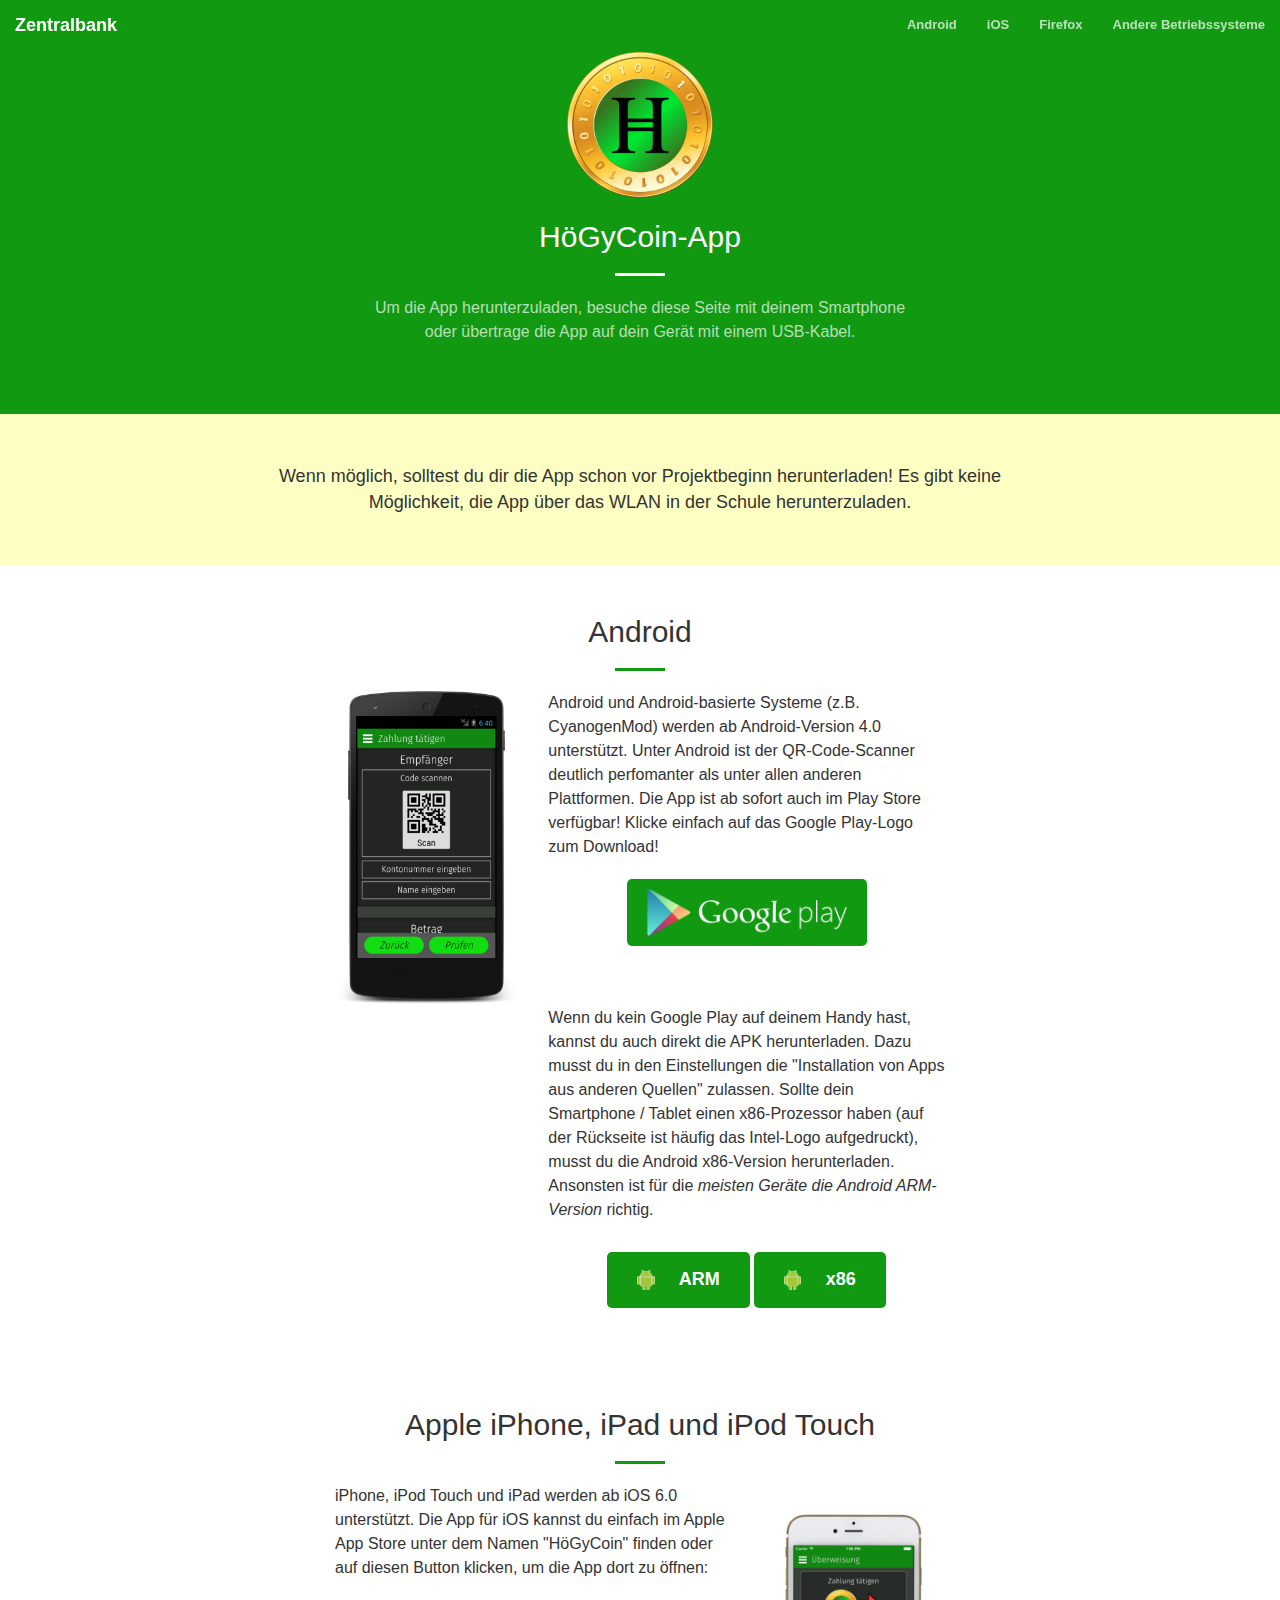
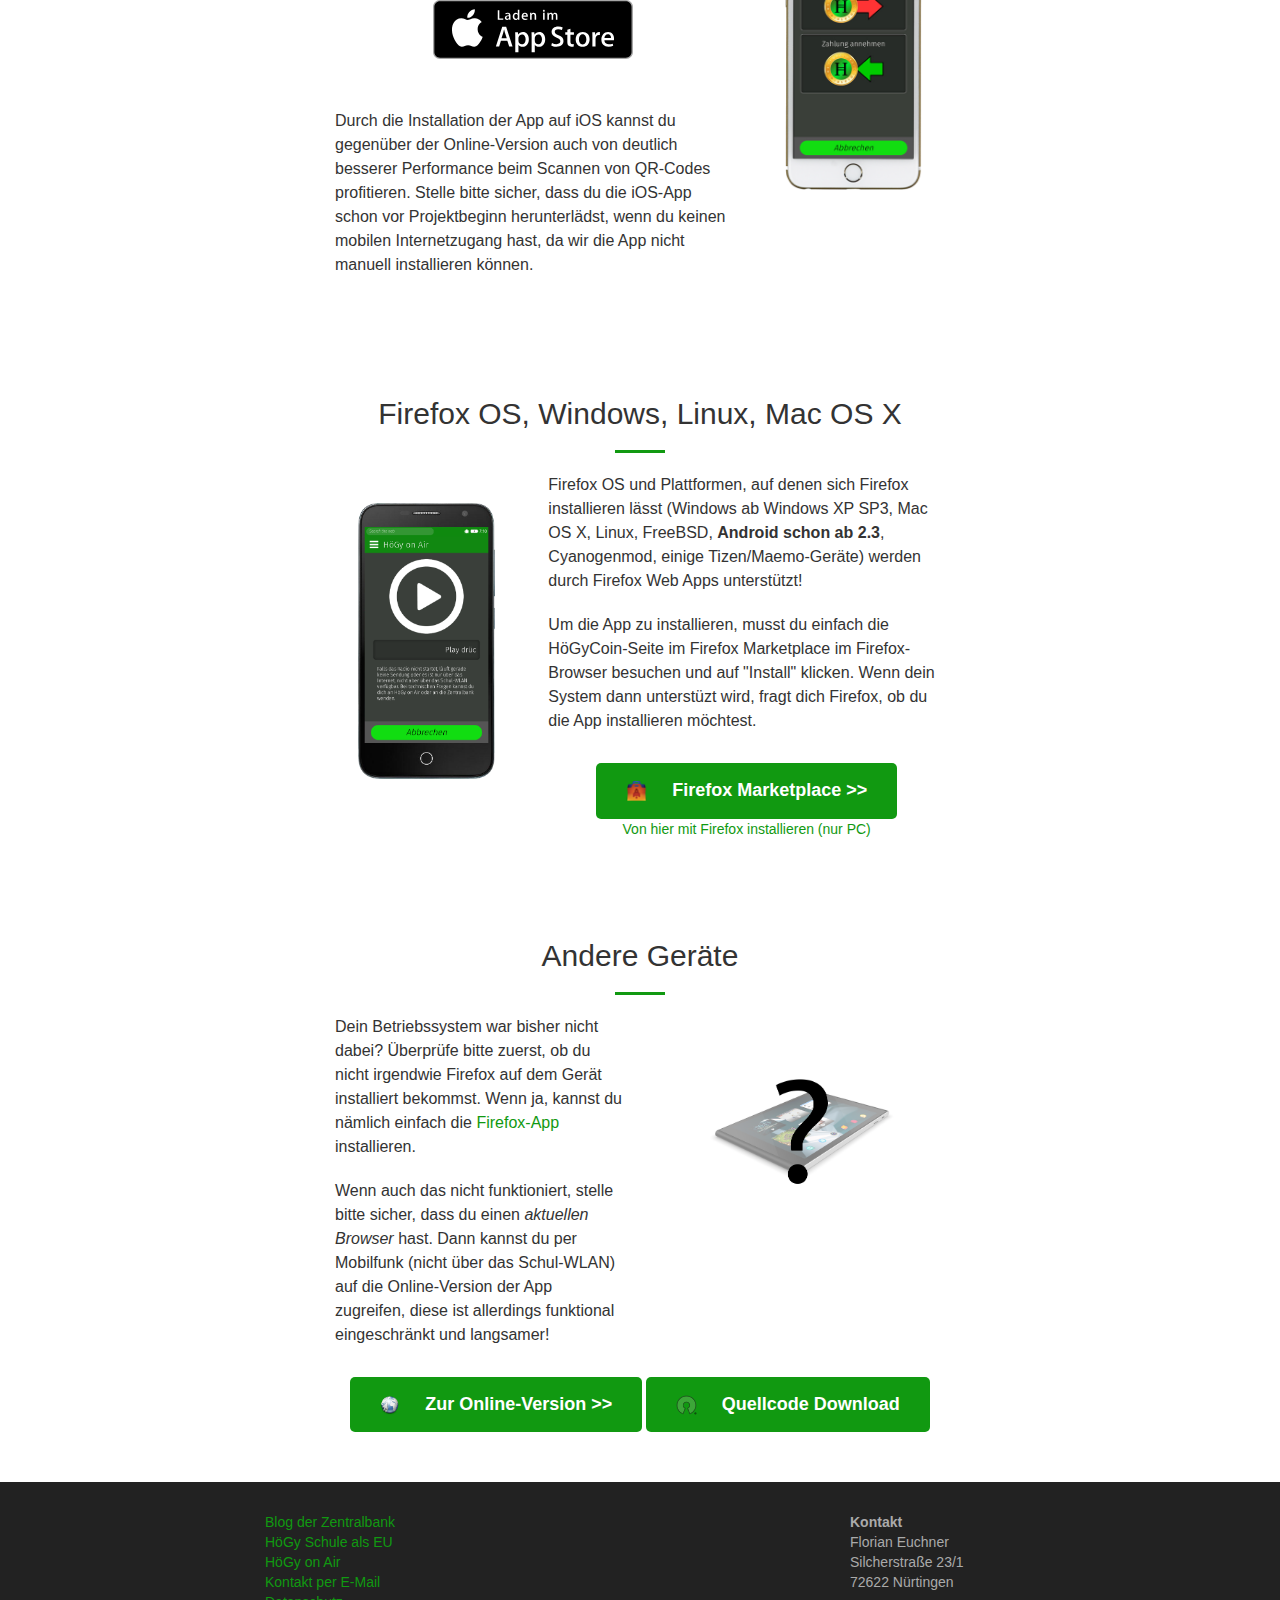
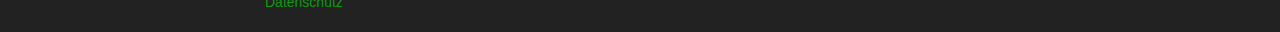
==== commit edc599dc: "Add section about the iOS App" ====
--- a/app.html
+++ b/app.html
@@ -37,6 +37,9 @@
 						<a class="page-scroll" href="#android">Android</a>
 					</li>
 					<li>
+						<a class="page-scroll" href="#ios">iOS</a>
+					</li>
+					<li>
 						<a class="page-scroll" href="#firefox">Firefox</a>
 					</li>
 					<li>
@@ -77,10 +80,10 @@
 		<hr class="primary">
 		<div class="container-fluid">
 			<div class="row">
-				<div class="col-xs-offset-3 col-xs-6  col-sm-3 col-sm-offset-2 col-lg-2 col-lg-offset-4">
+				<div class="col-xs-offset-3 col-xs-6  col-sm-3 col-sm-offset-2 col-lg-2 col-lg-offset-3">
 					<img src="img/app_pay.png" class="img-responsive">
 				</div>
-				<div class="col-xs-10 col-xs-offset-1 col-sm-offset-0 col-sm-5 col-lg-3">
+				<div class="col-xs-10 col-xs-offset-1 col-sm-offset-0 col-sm-5 col-lg-4">
 					<p>
 						Android und Android-basierte Systeme (z.B. CyanogenMod) werden ab Android-Version 4.0 unterstützt. Unter Android ist der QR-Code-Scanner deutlich perfomanter als unter allen anderen Plattformen. Die App ist ab sofort auch im Play Store verfügbar! Klicke einfach auf das Google Play-Logo zum Download!
 					</p>
@@ -92,32 +95,60 @@
 					<p>
 						Wenn du kein Google Play auf deinem Handy hast, kannst du auch direkt die APK herunterladen. Dazu musst du in den Einstellungen die "Installation von Apps aus anderen Quellen" zulassen. Sollte dein Smartphone / Tablet einen x86-Prozessor haben (auf der Rückseite ist häufig das Intel-Logo aufgedruckt), musst du die Android x86-Version herunterladen. Ansonsten ist für die <i>meisten Geräte die Android ARM-Version</i> richtig.
 					</p>
-				</div>
-			</div>
-			<div class="row text-center">
-				<a class="btn btn-default btn-logo btn-download" href="android/arm_v3.apk">
-					<img src="img/android_logo.png">
-					Download für ARM
-				</a>
-				<a class="btn btn-default btn-logo btn-download" href="android/x86_v3.apk">
-					<img src="img/android_logo.png">
-					Download für x86
-				</a>
+					<div class="text-center">
+						<a class="btn btn-default btn-logo btn-download" href="android/arm_v3.apk">
+							<img src="img/android_logo.png">
+							ARM
+						</a>
+						<a class="btn btn-default btn-logo btn-download" href="android/x86_v3.apk">
+							<img src="img/android_logo.png">
+							x86
+						</a>
+					</div>
+				</div>
+			</div>
+		</div>
+	</section>
+
+	<section id="ios">
+		<h2 class="section-heading text-center">Apple iPhone, iPad und iPod Touch</h2>
+		<hr class="primary">
+		<div class="container-fluid">
+			<div class="row">
+				<div class="col-sm-offset-2 col-lg-offset-3 col-xs-10 col-xs-offset-1 col-sm-5 col-lg-4">
+					<p>
+						iPhone, iPod Touch und iPad werden ab iOS 6.0 unterstützt. Die App für iOS kannst du einfach im Apple App Store unter dem Namen "HöGyCoin" finden oder auf diesen Button klicken, um die App dort zu öffnen:
+					</p>
+					<div class="text-center">
+						<a href="https://itunes.apple.com/de/app/hogycoin/id1006134322">
+							<img class="btn-appstore" src="img/appstore.svg">
+						</a>
+					</div>
+					<p>
+						Durch die Installation der App auf iOS kannst du gegenüber der Online-Version auch von deutlich besserer Performance beim Scannen von QR-Codes profitieren. Stelle bitte sicher, dass du die iOS-App schon vor Projektbeginn herunterlädst, wenn du keinen mobilen Internetzugang hast, da wir die App nicht manuell installieren können.
+					</p>
+				</div>
+				<div class="col-xs-offset-3 col-xs-6 col-sm-offset-0 col-sm-3 col-lg-2">
+					<img src="img/app_transaction.png" class="img-responsive app-radio">
+				</div>
 			</div>
 		</div>
 	</section>
 
 	<section id="firefox">
-		<h2 class="section-heading text-center">Firefox OS / Firefox auf anderen Systemen</h2>
-		<hr class="primary">
-		<div class="container-fluid">
-			<div class="row">
-				<div class="col-sm-offset-2 col-lg-offset-4 col-sm-5 col-lg-3">
+		<h2 class="section-heading text-center">Firefox OS, Windows, Linux, Mac OS X</h2>
+		<hr class="primary">
+		<div class="container-fluid">
+			<div class="row">
+				<div class="col-sm-offset-2 col-lg-offset-3 col-xs-offset-3 col-xs-6 col-sm-3 col-lg-2">
+					<img src="img/app_radio.png" class="img-responsive app-radio">
+				</div>
+				<div class="col-xs-offset-1 col-xs-10 col-sm-offset-0 col-sm-5 col-lg-4">
 					<p>
 						Firefox OS und Plattformen, auf denen sich Firefox installieren lässt (Windows ab Windows XP SP3, Mac OS X, Linux, FreeBSD, <b>Android schon ab 2.3</b>, Cyanogenmod, einige Tizen/Maemo-Geräte) werden durch Firefox Web Apps unterstützt!
 					</p>
 					<p>
-						Um die App zu installieren, musst du einfach die HöGyCoin-Seite im Firefox Marketplace mit Firefox besuchen und auf "Install" klicken. Wenn dein System dann unterstüzt wird, fragt dich Firefox, ob du die App installieren möchtest.
+						Um die App zu installieren, musst du einfach die HöGyCoin-Seite im Firefox Marketplace im Firefox-Browser besuchen und auf "Install" klicken. Wenn dein System dann unterstüzt wird, fragt dich Firefox, ob du die App installieren möchtest.
 					</p>
 					<div class="text-center">
 						<a href="https://marketplace.firefox.com/app/h%C3%B6gycoin" class="btn btn-default btn-logo btn-download">
@@ -129,9 +160,6 @@
 						<a id="fxos_install">Von hier mit Firefox installieren (nur PC)</a>
 					</div>
 				</div>
-				<div class="col-xs-offset-3 col-xs-6 col-sm-offset-0 col-sm-3 col-lg-2">
-					<img src="img/app_radio.png" class="img-responsive app-radio">
-				</div>
 			</div>
 		</div>
 	</section>
@@ -141,19 +169,16 @@
 		<hr class="primary">
 		<div class="container-fluid">
 			<div class="row">
-				<div class="col-sm-offset-1 col-lg-offset-3 col-sm-4 col-lg-3">
+				<div class="col-sm-offset-2 col-lg-offset-3 col-sm-5 col-lg-3">
+					<p>
+						Dein Betriebssystem war bisher nicht dabei? Überprüfe bitte zuerst, ob du nicht irgendwie Firefox auf dem Gerät installiert bekommst. Wenn ja, kannst du nämlich einfach die <a href="#firefox" class="page-scroll">Firefox-App</a> installieren.
+					</p>
+					<p>
+						Wenn auch das nicht funktioniert, stelle bitte sicher, dass du einen <i>aktuellen Browser</i> hast. Dann kannst du per Mobilfunk (nicht über das Schul-WLAN) auf die Online-Version der App zugreifen, diese ist allerdings funktional eingeschränkt und langsamer!
+					</p>
+				</div>
+				<div class="col-sm-4 col-lg-3">
 					<img src="img/other.png" class="img-responsive app-radio">
-				</div>
-				<div class="col-sm-5 col-lg-3">
-					<p>
-						Dein Betriebssystem war bisher nicht dabei? Überprüfe bitte zuerst, ob du nicht irgendwie Firefox auf dem Gerät installiert bekommst. Wenn ja, kannst du nämlich einfach die <a href="#firefox" class="page-scroll">Firefox-App</a> installieren.
-					</p>
-					<p>
-						Wenn auch das nicht funktioniert, stelle bitte sicher, dass du einen <i>aktuellen Browser</i> hast. Dann kannst du per Mobilfunk (nicht über das Schul-WLAN) auf die Online-Version der App zugreifen, diese ist allerdings funktional eingeschränkt und langsamer!
-					</p>
-					<p>
-						Eine iOS-App ist aufgrund der enormen Zusatzkosten nicht verfügbar, iOS-Nutzer können sich die App selbst aus dem Quellcode erstellen oder auf die Online-Version zugreifen.
-					</p>
 				</div>
 			</div>
 			<div class="row text-center">
--- a/css/styles.css
+++ b/css/styles.css
@@ -77,7 +77,7 @@
 }
 
 section {
-	padding:100px 0;
+	padding:50px 0;
 }
 
 aside {
@@ -246,10 +246,16 @@
 
 .btn-play {
 	padding:10px 20px !important;
+	margin-bottom:40px;
 }
 
 .btn-play img {
 	width:200px;
+}
+
+.btn-appstore {
+	width:200px;
+	margin-bottom:50px;
 }
 
 .app-radio {
